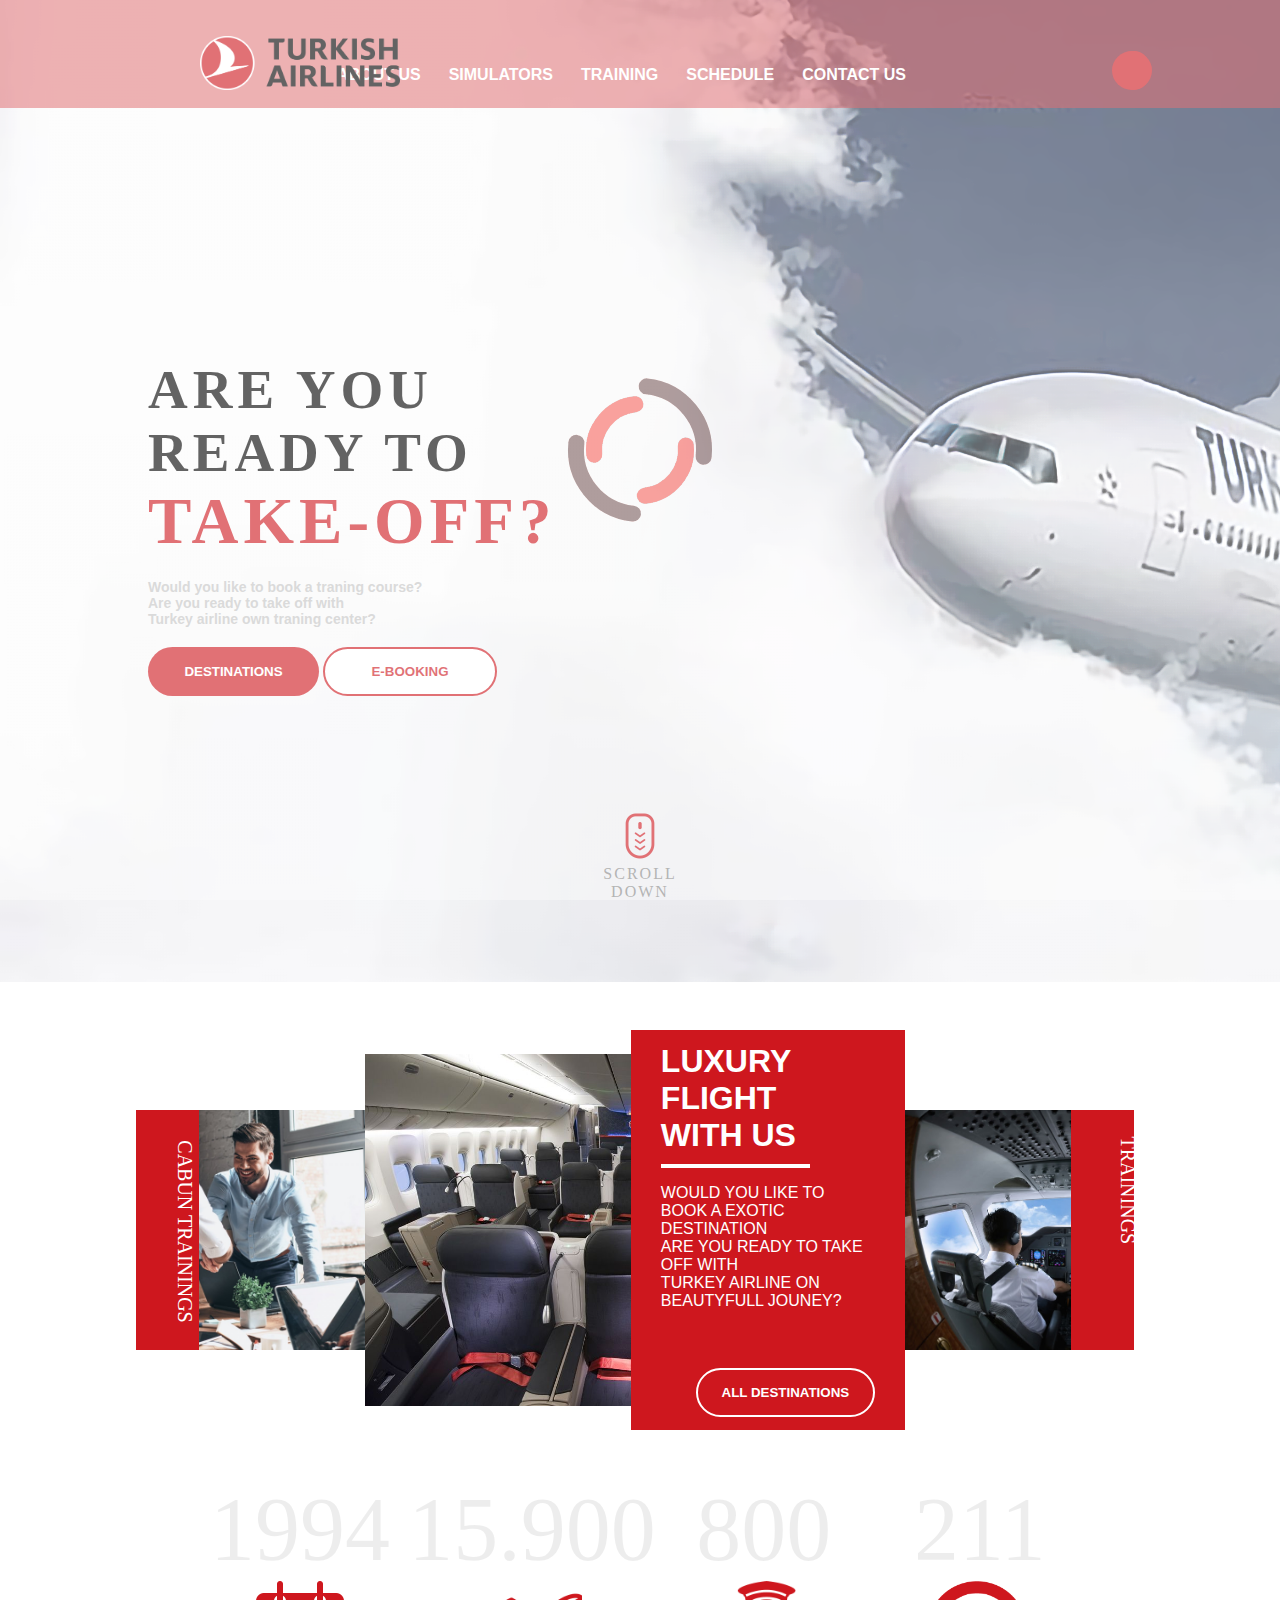
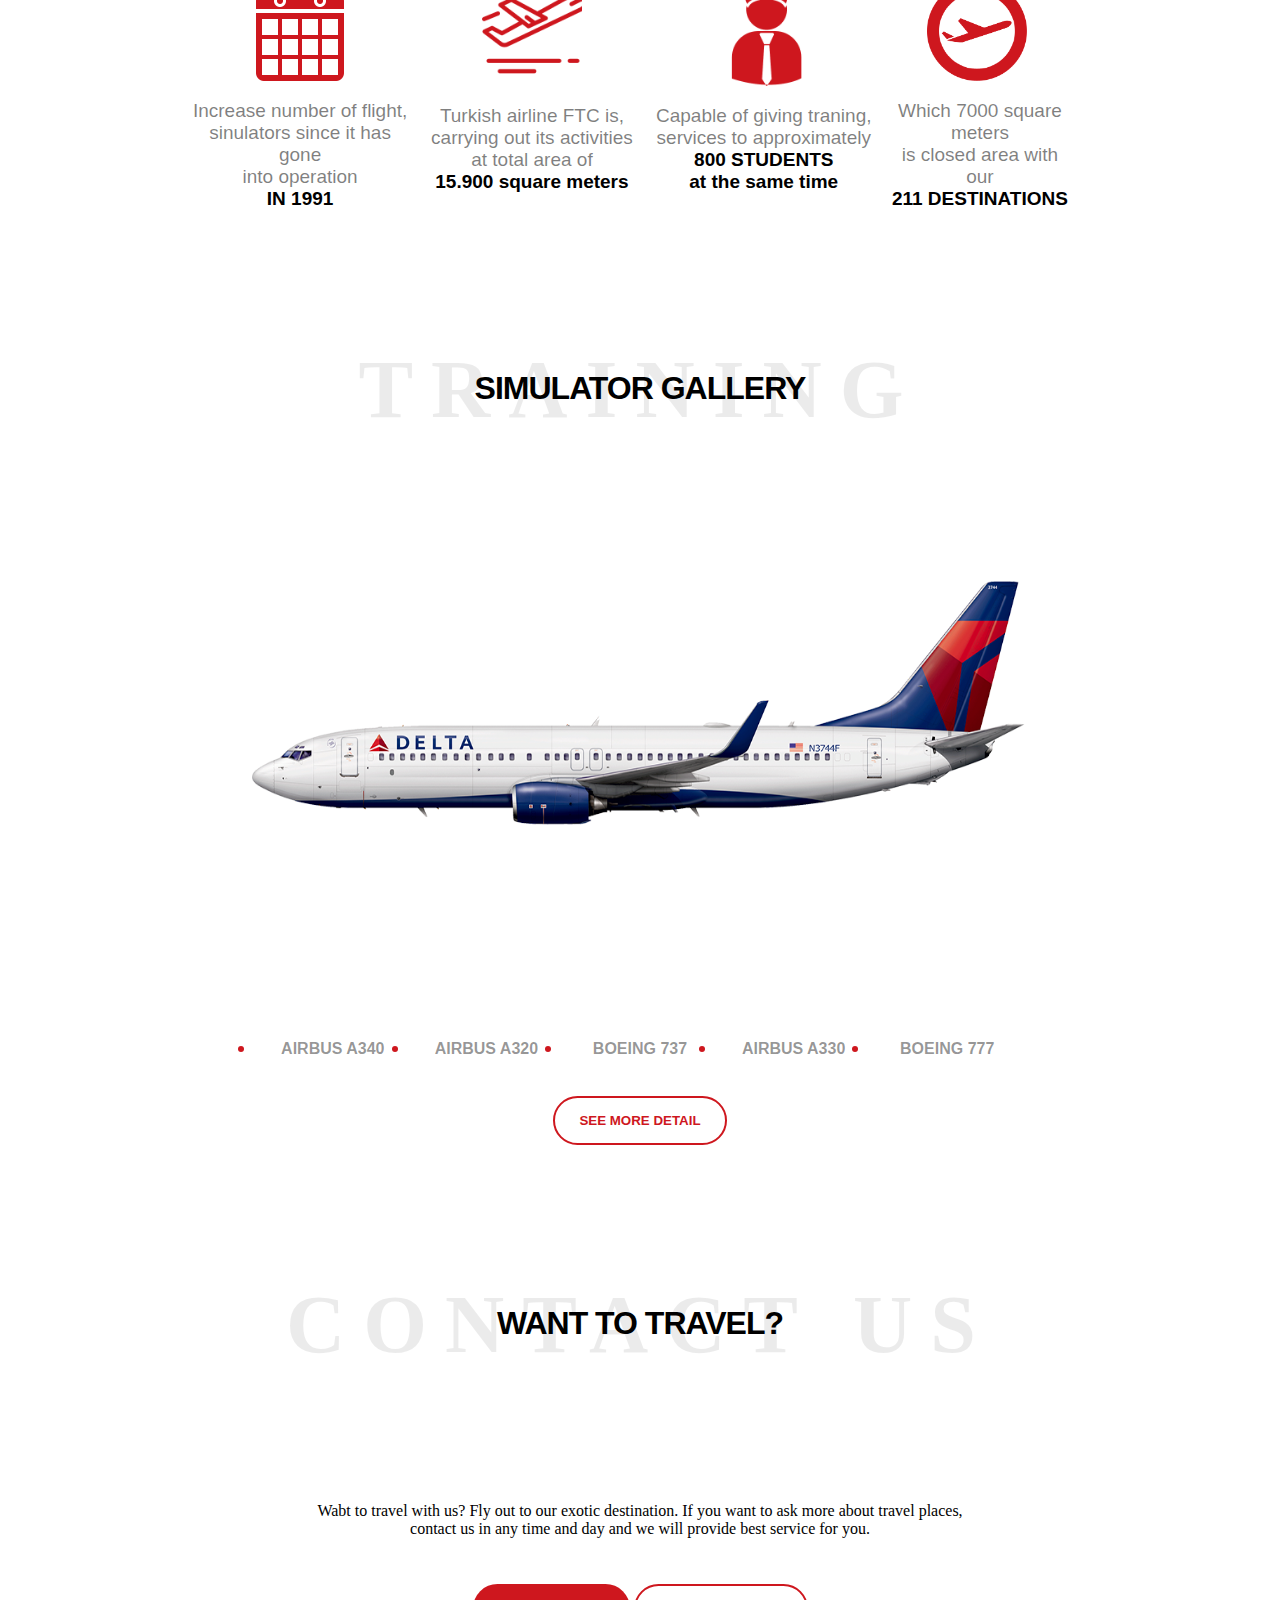
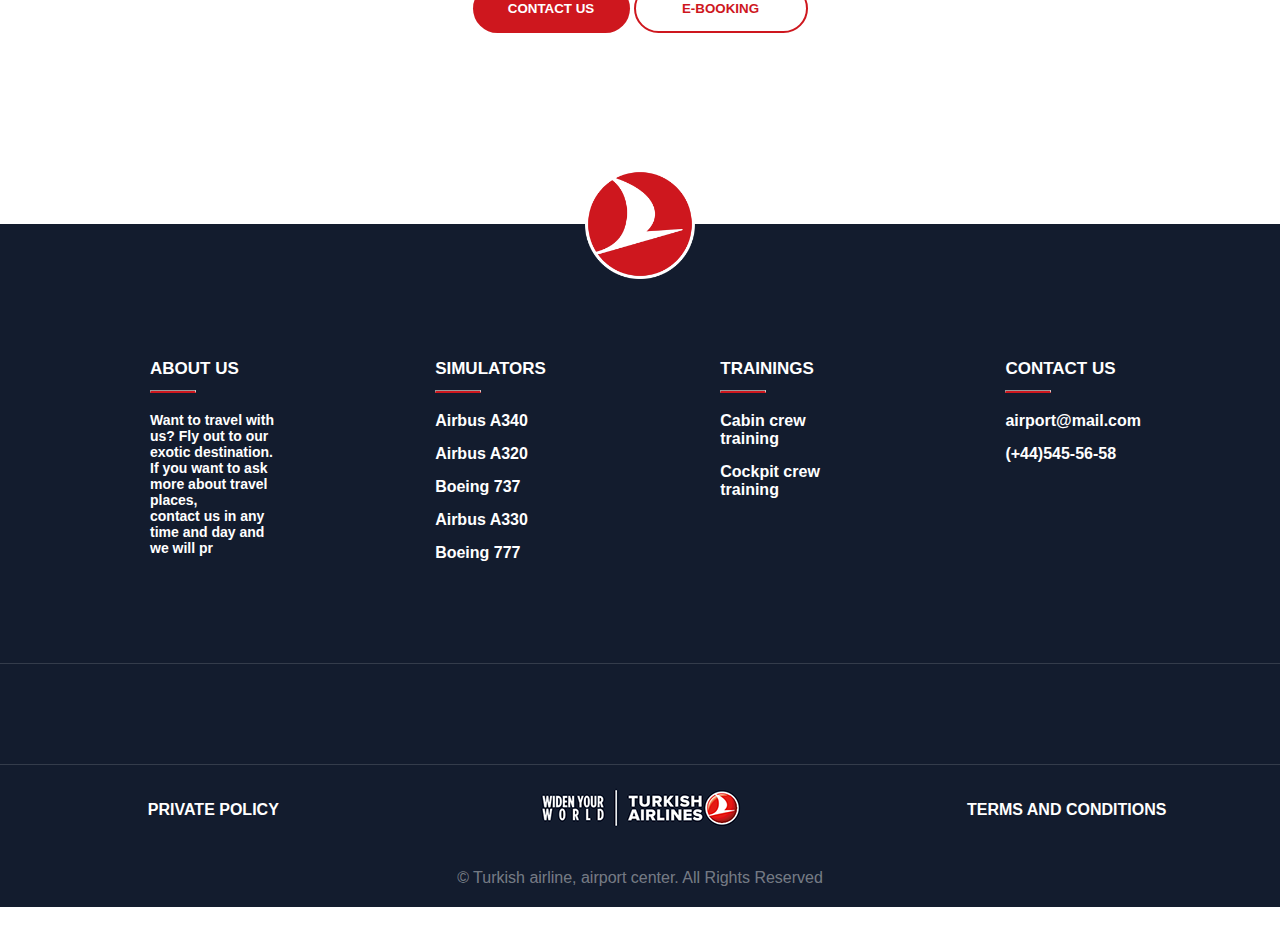
==== index.html @ 02522651 "Update index.html" ====
<!DOCTYPE html>
<html lang="en">
<head>
    <meta charset="UTF-8">
    <meta http-equiv="X-UA-Compatible" content="IE=edge">
    <meta name="viewport" content="width=device-width, initial-scale=1.0">
    <link rel="stylesheet" href="css/main.css"> 
    <link rel="stylesheet" href="css/responsove.css"> 

    <link rel="stylesheet" href="css/responsove.css">

 <script src="//ajax.googleapis.com/ajax/libs/jquery/1.11.0/jquery.min.js"></script>
    


    
  

    <link rel="stylesheet" href="https://pro.fontawesome.com/releases/v5.10.0/css/all.css" integrity="sha384-AYmEC3Yw5cVb3ZcuHtOA93w35dYTsvhLPVnYs9eStHfGJvOvKxVfELGroGkvsg+p" crossorigin="anonymous"/>


    <title>Aerodrom Serbia</title>
</head>
<div class="preloader"></div>

<header class="headers">

<nav>
  


<ul class="menu">
    <div class="logo">
    
    </div>
 
  <li class="menuitem"><a href="about.html" >ABOUT US </a></li>  
  <li class="menuitem"><a href="#simulators" >SIMULATORS</a> </li>    
  <li class="menuitem"> <a href="training.html" >TRAINING </a></li>  
  <li class="menuitem"><a href="schedule.html" >SCHEDULE </a></li>  
  <li class="menuitem"><a href="contact.html"  >CONTACT US</a> </li>  

  

</ul>

<div class="search" id="search_button"><i class="fas fa-search"></i></div>
<div class="searchline">

    <input id="search_term" class="searchinput"></input>

</div>


</nav>


</header>

<body>


 <main>
    <div class="burgermenu">

        <div class="burger1"></div>
        <div  class="burger2"></div>
        <div  class="burger3"></div>
    </div>


<section class="homepage">




<div class="fronttext">
    <div class="letter">
    <h1 class="frontexth2">ARE YOU<br> 
    READY TO<br> 
    <span class="takeof">TAKE-OFF?</span></h1>
</div>

<div><p class="frontletter">Would you like to book a traning course?<br>
 Are you ready to take off with<br>
 Turkey airline own traning center?   
</p></div>
<div class="btnsdiv">

<button class="learnmore"><a class="desc" href="destinations.html" target="_blank">DESTINATIONS</a></button>
<button class="ereg"><a href="book.html" target="_blank">E-BOOKING</a></button>
</div>
</div>

<div class="emptyspace">Empty</div>

<div class="scroll">

<img src="css/img/scroll.png" width="50px"></img>
<p class="scrolldown">SCROLL<br> DOWN</p>
</div>

</section>

<section class="secondsection">

    <div class="img image1"><div class="img1"><span class="cabin">CABUN TRAININGS</span></div></div>
    <div class="img image2"><div class="img2"></div>box2</div></div>
    <div class="img image3">
    
    <div class="fronttext2">
        <div class="letter">
        <h1 class="frontexth22">LUXURY<br> 
        FLIGHT<br> 
        <span class="takeof2">WITH US</span></h1>
    </div>
    <span class="line"></span>
    
    <div><p class="frontletter2">Would you like to book a exotic destination<br>
     Are you ready to take off with<br>
     Turkey airline on beautyfull jouney?   
    </p></div>
    <div class="btnsdiv">
    
    <button class="allsim"><a href="destination.html">ALL DESTINATIONS</a></button>
    </div>
    </div></div></div>
    
    
    <div class="img image4"><div class="img4"></div><span class="cabin2">COCKPIT TRAININGS</span></div></div>
    
    




    </section>


<selection class="achivement">

        <div class="year">
            <span class="headyear">1994</span>
            <div class="imgyear"></div>
        <div class="text">Increase number of flight,<br> sinulators since it has gone<br> into operation<br><span class="numberbold">IN 1991</span> </div>
        </div>

        <div class="year2">
            <span class="headyear2">15.900</span>
            <div class="imgyear2"></div>
            <div class="text">Turkish airline FTC is,<br> carrying out its activities<br> at total area of<br><span class="numberbold">15.900 square meters</span> </div>

        </div>

        <div class="year3">
            <span class="headyear3">800</span>
            <div class="imgyear3"></div>
            <div class="text3">Capable of giving traning,<br> services to approximately<br><span class="numberbold">800 STUDENTS<br> at the same time</span> </div>

        </div>

        <div class="year4">
            
            <span class="headyear4">211</span>
            <div class="imgyear4"></div>
            <div class="text4">Which 7000 square meters<br>is closed area with<br>our <br><span class="numberbold">211 DESTINATIONS</span> </div>

        </div>

</selection>



<selection id="simulators" class="simulators">
<div class="title">
<h1 class="simulatortraining"><span class="behind">TRAINING</span>SIMULATOR GALLERY</h1>
</div>

<div class="gallery">
    
    
    <div class="galleryimage"> 
     
        <img id="current" class="current" src="css/img/boing737.png" width="800px" height="300px"></img>
    
    </div>

  <ul class="gallerylist">
    <li><a class="a340" >AIRBUS A340</a></li>
    <li><a  class="a320" >AIRBUS A320</a></li>
      <li><a   class="a737">BOEING 737</a></li>
      <li><a  class="a330" >AIRBUS A330</a></li>
      <li><a  class="a777" >BOEING 777</a></li>
    
    </ul>  
    

<div class="simbtn"><button class="simbtns">SEE MORE DETAIL</button></div>

</selection>


<section class="travel">


    <div class="title2">
        <h1 class="simulatortraining2"><span class="behind2">CONTACT US</span>WANT TO TRAVEL?</h1>
        </div>

    <div class="textcontact">
Wabt to travel with us? Fly out to our exotic destination. If you want to ask more about travel places,<br> contact us in any time and day and we will provide best service for you. 
    </div>     

<div class="contacbuttons">

    <button class="contactusbtn"><a href="contact.html" target="_blank">CONTACT US</a></button>
    <button class="contactregistation"><a href="book.html" target="_blank">E-BOOKING</a></button>

</div>


</section>



 </main>   


<div class="logofooter">

    <img src="css/img/footerlogo.png" width="110px" height="110px"></img>

</div>

<footer class="bottom">

<div class="about">
<h1 class="footertitle">ABOUT US</h1>
<hr class="devider">
  
<p class="abouttext">Want to travel with us? Fly out to our exotic destination. If you want to ask more about travel places,<br> 
    contact us in any time and day and we will pr</p>

</div>
<div class="simulatorsfooter">
    <h1 class="footertitle">SIMULATORS</h1>
    <hr class="devider">
    <ul class="footermenu">
        <li><a class="a340" >Airbus A340</a></li>
        <li><a  class="a320" >Airbus A320</a></li>
          <li><a   class="a737">Boeing 737</a></li>
          <li><a  class="a330" >Airbus A330</a></li>
          <li><a  class="a777" >Boeing 777</a></li>
        
        </ul> 

</div>

<div class="traninga">
    <h1 class="footertitle">TRAININGS</h1>
    <hr class="devider">
    <ul class="footermenu">
    <li><a  class="cabin" >Cabin crew training</a></li>
    <li><a  class="cockpit" >Cockpit crew training</a></li>
</ul>
</div>
<div class="contact  ">

    <h1 class="footertitle">CONTACT US</h1>
    <hr class="devider">
    <ul class="footermenu">

    <li><a   ><i class="far fa-envelope-open"></i> airport@mail.com</a></li>
          <li><a class="bottomtel"><i class="fas fa-phone-square-alt"></i> (+44)545-56-58</a></li>
          </ul>
</div>


</footer>

<footer class="footersocial">

    <div>
    </div>

<ul class="socialul">

   <li><a><i class="fab fa-facebook-f"></i></a></li> 
   <li><a><i class="fab fa-twitter"></i></a></li> 
   <li><a><i class="fab fa-instagram"></i></a></li> 
   <li><a><i class="fab fa-pinterest-p"></i></a></li> 
</ul>

<div>
</div>

</footer>




<footer class="footerbottom">

    <div class="private">
        PRIVATE POLICY
    </div>

<div class="imgbottom">
    <img src="css/img/imagebottom.png">
</div>

<div class="terms">
   TERMS AND CONDITIONS 
</div>

</footer>



<footer class="copyright">

<p>&copy Turkish airline, airport center. All Rights Reserved</p>

</footer>

 
</body>
<script>


$(document).ready(function(){


$(window).load(function() {
   $('.preloader').fadeOut(1300);
});


});








var current=document.querySelector(".current");



$('.a340').on({
    'click': function(){
      
        $("#current").fadeOut("slow", function() {
            $('#current').attr('src', 'css/img/airbus340.png');
            $("#current").fadeIn("slow");
        });             
    }
});



$('.a320').on({
    'click': function(e){

        $("#current").fadeOut("slow", function() {
            $('#current').attr('src', 'css/img/airbus320.jpg');
            $("#current").fadeIn("slow");
        });             
    }
});
   


$('.a737').on({
    'click': function(e){
      
        $("#current").fadeOut("slow", function() {
            $('#current').attr('src', 'css/img/boing737.png');
            $("#current").fadeIn("slow");
        });             
    }
});



$('.a330').on({
    'click': function(e){
  
        $("#current").fadeOut("slow", function() {
            $('#current').attr('src', 'css/img/airbus330.jpg');
            $("#current").fadeIn("slow");
        });             
    }
});


$('.a777').on({
    'click': function(e){
        e.preventDefault();
        $("#current").fadeOut("slow", function() {
            $('#current').attr('src', 'css/img/boing777.png');
            $("#current").fadeIn("slow");
        });             
    }
});





var search=document.querySelector(".search");
var searchline=document.querySelector(".searchline");


search.addEventListener("click",function(){

    searchline.classList.toggle("closesearch");   



})


var burger=document.querySelector(".burgermenu");
var header=document.querySelector(".headers");
var burger1=document.querySelector(".burger1");
var burger2=document.querySelector(".burger2");
var burger3=document.querySelector(".burger3");
var desc=document.querySelector(".desc");


burger.addEventListener("click",function(){

    header.classList.toggle("openheader");
    burger1.classList.toggle("white");
burger2.classList.toggle("white");
burger3.classList.toggle("white");
desc.classList.toggle("hidedesc");
    
})






</script>

</html>
---- css/main.css ----
* {
  padding: 0;
  margin: 0;
  -webkit-box-sizing: border-box;
          box-sizing: border-box;
  scroll-behavior: smooth;
}

body {
  margin-top: -18px !important;
}

nav {
  display: -webkit-box;
  display: -ms-flexbox;
  display: flex;
  -webkit-box-orient: vertical;
  -webkit-box-direction: normal;
      -ms-flex-direction: column;
          flex-direction: column;
}

header {
  background: #c0c0c000;
  position: absolute;
  width: 100%;
  z-index: 2;
}

header ul.menu {
  position: relative;
  margin: 70px 360px 10px 0px;
  display: -webkit-box;
  display: -ms-flexbox;
  display: flex;
  list-style: none;
  -webkit-box-pack: end;
      -ms-flex-pack: end;
          justify-content: flex-end;
  -webkit-box-orient: horizontal;
  -webkit-box-direction: normal;
      -ms-flex-direction: row;
          flex-direction: row;
  -ms-flex-wrap: wrap;
      flex-wrap: wrap;
}

header ul.menu li.menuitem {
  padding: 14px;
}

header ul.menu li.menuitem a {
  text-decoration: none;
  color: #fff;
  font-weight: 700;
  font-family: sans-serif;
}

.logo {
  position: absolute;
  background: url(img/logo.png);
  width: 200px;
  height: 60px;
  background-repeat: no-repeat;
  background-size: contain;
  left: 200px;
  bottom: 2px;
}

/* start of body */
.homepage {
  display: -ms-grid;
  display: grid;
  background: url(img/airplane.png);
  height: 1000px;
  width: 100%;
  position: relative;
  -ms-grid-columns: 1fr 1fr 1fr 1fr;
      grid-template-columns: 1fr 1fr 1fr 1fr;
      grid-template-areas: "f f e e"
 "s s s s";
}

.homepage div {
  padding: 10px;
  width: 100%;
}

.fronttext {
  position: relative;
  text-align: center;
  -ms-flex-item-align: center;
      -ms-grid-row-align: center;
      align-self: center;
  -ms-grid-row: 1;
  -ms-grid-column: 1;
  -ms-grid-column-span: 2;
  grid-area: f;
  width: 50%;
  text-align: left;
  float: left;
  left: 20%;
  top: 200px;
}

.fronttext h1.frontexth2 {
  font-size: 55px;
  font-family: fantasy;
  letter-spacing: 5px;
}

.fronttext h1.frontexth2 span.takeof {
  font-size: 65px;
  color: #ce171e;
  font-weight: 900;
}

.emptyspace {
  text-align: center;
  -ms-flex-item-align: center;
      -ms-grid-row-align: center;
      align-self: center;
  -ms-grid-row: 1;
  -ms-grid-column: 3;
  -ms-grid-column-span: 2;
  grid-area: e;
  width: 50%;
}

.scroll {
  text-align: center;
  -ms-flex-item-align: center;
      -ms-grid-row-align: center;
      align-self: center;
  -ms-grid-row: 2;
  -ms-grid-column: 1;
  -ms-grid-column-span: 4;
  grid-area: s;
  width: 100%;
}

button.ereg a {
  color: #ce171e;
  text-decoration: none;
}

button.contactregistation a {
  color: #ce171e;
  text-decoration: none;
}

button.learnmore {
  width: 171px;
  background: #ce171e;
  color: #fff;
  border: 0px;
  border-radius: 30px;
  padding: 17px;
  font-weight: 800;
}

button.learnmore a {
  color: #fff;
  text-decoration: none;
}

button.ereg {
  width: 174px;
  background: #fff;
  color: #ce171e;
  border: 2px solid #ce171e;
  border-radius: 30px;
  padding: 15px;
  font-weight: 800;
}

p.frontletter {
  font-weight: 800;
  color: #c3c3c3;
  font-family: sans-serif;
  font-size: 14px;
}

.scroll {
  top: 130px;
  position: absolute;
}

.scroll .scrolldown {
  font-family: fantasy;
  letter-spacing: 2px;
  color: #858585;
}

.emptyspace {
  color: #0000;
}

/* START SECOND DIV */
.secondsection {
  padding: 48px;
  display: -webkit-box;
  display: -ms-flexbox;
  display: flex;
  position: relative;
  width: 100%;
  height: 100%;
  -webkit-box-orient: horizontal;
  -webkit-box-direction: normal;
      -ms-flex-direction: row;
          flex-direction: row;
  -ms-flex-wrap: wrap;
      flex-wrap: wrap;
}

.secondsection div {
  padding: 10px;
  -webkit-box-flex: 1;
      -ms-flex: 1;
          flex: 1;
}

.img.image1 {
  position: relative;
  display: -webkit-box;
  display: -ms-flexbox;
  display: flex;
  -webkit-box-orient: horizontal;
  -webkit-box-direction: reverse;
      -ms-flex-direction: row-reverse;
          flex-direction: row-reverse;
  height: 400px;
  -webkit-box-pack: start;
      -ms-flex-pack: start;
          justify-content: flex-start;
  -webkit-box-align: center;
      -ms-flex-align: center;
          align-items: center;
}

.img1 {
  border-left: 63px solid #ce171e;
  position: absolute;
  background: url(img/meeting.jpg) center top;
  background-size: cover;
  width: 70%;
  height: 60%;
}

.img.image2 {
  -webkit-box-flex: 0.8;
      -ms-flex-positive: 0.8;
          flex-grow: 0.8;
  position: relative;
  display: -webkit-box;
  display: -ms-flexbox;
  display: flex;
  -webkit-box-orient: horizontal;
  -webkit-box-direction: reverse;
      -ms-flex-direction: row-reverse;
          flex-direction: row-reverse;
  height: 400px;
  -webkit-box-pack: start;
      -ms-flex-pack: start;
          justify-content: flex-start;
  -webkit-box-align: center;
      -ms-flex-align: center;
          align-items: center;
}

.img2 {
  position: absolute;
  background: url(img/cabins.jpg);
  background-size: cover;
  width: 100%;
  height: 88%;
}

.img.image3 {
  -webkit-box-flex: 0.6;
      -ms-flex-positive: 0.6;
          flex-grow: 0.6;
  margin-left: -10px;
  background: #ce171e;
  position: relative;
  display: -webkit-box;
  display: -ms-flexbox;
  display: flex;
  -webkit-box-orient: horizontal;
  -webkit-box-direction: reverse;
      -ms-flex-direction: row-reverse;
          flex-direction: row-reverse;
  height: 400px;
  -webkit-box-pack: start;
      -ms-flex-pack: start;
          justify-content: flex-start;
  -webkit-box-align: center;
      -ms-flex-align: center;
          align-items: center;
}

.img.image4 {
  position: relative;
  display: -webkit-box;
  display: -ms-flexbox;
  display: flex;
  -webkit-box-orient: horizontal;
  -webkit-box-direction: normal;
      -ms-flex-direction: row;
          flex-direction: row;
  height: 400px;
  -webkit-box-pack: start;
      -ms-flex-pack: start;
          justify-content: flex-start;
  -webkit-box-align: center;
      -ms-flex-align: center;
          align-items: center;
}

.img4 {
  margin-left: -10px;
  border-right: 63px solid #ce171e;
  position: absolute;
  background: url(img/airplanecabin.jpg);
  background-size: cover;
  width: 70%;
  height: 60%;
}

span.cabin {
  position: absolute;
  -webkit-transform: rotate(90deg);
          transform: rotate(90deg);
  margin-top: 100px;
  font-size: 20px;
  color: #fff;
  margin-left: -116px;
  font-family: fantasy;
}

span.cabin2 {
  position: absolute;
  -webkit-transform: rotate(90deg);
  transform: rotate(90deg);
  margin-top: 0px;
  font-size: 20px;
  color: #fff;
  margin-left: 252px;
  font-family: fantasy;
}

button.allsim a {
  color: #fff;
  text-decoration: none;
}

h1.frontexth22 {
  font-family: sans-serif;
  color: #fff;
  font-weight: 600;
}

p.frontletter2 {
  font-family: sans-serif;
  margin-top: 10px;
  color: #fff;
  font-size: 16px;
  text-transform: uppercase;
}

button.allsim {
  width: 179px;
  background: #fff0;
  color: #ffffff;
  border: 2px solid #ffffff;
  border-radius: 30px;
  padding: 15px;
  font-weight: 800;
  margin: 38px 0px 0px 35px;
}

.line {
  position: absolute;
  left: 30px;
  width: 149px;
  height: 4px;
  background: #fff;
}

/* START OF ACHIVEMENT DIV*/
.achivement {
  text-align: center;
  display: -webkit-box;
  display: -ms-flexbox;
  display: flex;
  -webkit-box-orient: horizontal;
  -webkit-box-direction: normal;
      -ms-flex-direction: row;
          flex-direction: row;
  margin: 0 auto;
  width: 70%;
  -ms-flex-wrap: wrap;
      flex-wrap: wrap;
}

.achivement div {
  -webkit-box-flex: 1;
      -ms-flex: 1 1 100px;
          flex: 1 1 100px;
  padding: 20px;
}

.imgyear {
  background: url(img/calendar.png);
  width: 100px;
  height: 100px;
  background-size: cover;
}

.year {
  display: -webkit-box;
  display: -ms-flexbox;
  display: flex;
  -webkit-box-orient: vertical;
  -webkit-box-direction: normal;
      -ms-flex-direction: column;
          flex-direction: column;
  -webkit-box-align: center;
      -ms-flex-align: center;
          align-items: center;
}

span.numberbold {
  font-weight: 800;
  color: #000;
}

span.headyear {
  font-size: 90px;
  font-family: fantasy;
  color: #00000012;
}

.text {
  font-family: sans-serif;
  margin-top: 19px;
  font-size: 19px;
  color: #00000080;
}

.imgyear2 {
  background: url(img/departure.png);
  width: 100px;
  height: 100px;
  background-size: cover;
}

.year2 {
  display: -webkit-box;
  display: -ms-flexbox;
  display: flex;
  -webkit-box-orient: vertical;
  -webkit-box-direction: normal;
      -ms-flex-direction: column;
          flex-direction: column;
  -webkit-box-align: center;
      -ms-flex-align: center;
          align-items: center;
}

span.numberbold2 {
  font-weight: 800;
  color: #000;
}

span.headyear2 {
  font-size: 90px;
  font-family: fantasy;
  color: #00000012;
}

.text2 {
  font-family: sans-serif;
  margin-top: 19px;
  font-size: 19px;
  color: #00000080;
}

.imgyear3 {
  background: url(img/student.png);
  width: 100px;
  height: 100px;
  background-size: cover;
}

.year3 {
  display: -webkit-box;
  display: -ms-flexbox;
  display: flex;
  -webkit-box-orient: vertical;
  -webkit-box-direction: normal;
      -ms-flex-direction: column;
          flex-direction: column;
  -webkit-box-align: center;
      -ms-flex-align: center;
          align-items: center;
}

span.numberbold3 {
  font-weight: 800;
  color: #000;
}

span.headyear3 {
  font-size: 90px;
  font-family: fantasy;
  color: #00000012;
}

.text3 {
  font-family: sans-serif;
  margin-top: 19px;
  font-size: 19px;
  color: #00000080;
}

.imgyear4 {
  background: url(img/sim.png);
  width: 105px;
  height: 100px;
  background-size: contain;
  background-repeat: no-repeat;
}

.year4 {
  display: -webkit-box;
  display: -ms-flexbox;
  display: flex;
  -webkit-box-orient: vertical;
  -webkit-box-direction: normal;
      -ms-flex-direction: column;
          flex-direction: column;
  -webkit-box-align: center;
      -ms-flex-align: center;
          align-items: center;
}

span.numberbold4 {
  font-weight: 800;
  color: #000;
}

span.headyear4 {
  font-size: 90px;
  font-family: fantasy;
  color: #00000012;
}

.text4 {
  font-family: sans-serif;
  margin-top: 19px;
  font-size: 19px;
  color: #00000080;
}

/* start of SIMULATIOR DIV */
.simulators {
  display: -webkit-box;
  display: -ms-flexbox;
  display: flex;
  -webkit-box-orient: vertical;
  -webkit-box-direction: normal;
      -ms-flex-direction: column;
          flex-direction: column;
}

.simulators .title {
  text-align: center;
  padding: 160px;
}

.simulators h1.simulatortraining {
  font-family: sans-serif;
  display: -webkit-box;
  display: -ms-flexbox;
  display: flex;
  -webkit-box-pack: center;
  -ms-flex-pack: center;
      justify-content: center;
  -webkit-box-align: center;
  -ms-flex-align: center;
      align-items: center;
  -webkit-box-orient: vertical;
  -webkit-box-direction: normal;
  -ms-flex-direction: column;
      flex-direction: column;
  letter-spacing: -1px;
  font-weight: 900;
}

.simulators span.behind {
  margin-top: 2px;
  position: absolute;
  font-size: 82px;
  font-family: fantasy;
  letter-spacing: 18px;
  color: #00000014;
}

ul.gallerylist {
  display: -ms-grid;
  display: grid;
  -ms-grid-columns: 1fr 1fr 1fr 1fr 1fr;
      grid-template-columns: 1fr 1fr 1fr 1fr 1fr;
  width: 60%;
  margin: 0 auto;
}

ul.gallerylist li {
  color: #0000006b;
  text-align: center;
  font-family: sans-serif;
  font-weight: 700;
  -webkit-transition: 400ms ease-in;
  transition: 400ms ease-in;
  -webkit-transform: scale(1);
          transform: scale(1);
}

ul.gallerylist li:hover {
  -webkit-transform: scale(1.1);
          transform: scale(1.1);
  color: #000;
}

::marker {
  color: #ce171e;
  font-size: 19px;
}

.simbtn {
  display: -webkit-box;
  display: -ms-flexbox;
  display: flex;
  -webkit-box-orient: horizontal;
  -webkit-box-direction: normal;
      -ms-flex-direction: row;
          flex-direction: row;
  -webkit-box-pack: center;
      -ms-flex-pack: center;
          justify-content: center;
}

button.simbtns {
  width: 174px;
  background: #fff0;
  color: #ce171e;
  border: 2px solid #ce171e;
  border-radius: 30px;
  padding: 15px;
  font-weight: 800;
  margin: 38px 0px 0px 0px;
}

.galleryimage {
  display: -webkit-box;
  display: -ms-flexbox;
  display: flex;
  -webkit-box-pack: center;
      -ms-flex-pack: center;
          justify-content: center;
  margin-bottom: 170px;
}

a.a340:hover {
  cursor: pointer;
}

a.a320:hover {
  cursor: pointer;
}

a.a737:hover {
  cursor: pointer;
}

a.a330:hover {
  cursor: pointer;
}

a.a777:hover {
  cursor: pointer;
}

.travel {
  display: -webkit-box;
  display: -ms-flexbox;
  display: flex;
  -webkit-box-orient: vertical;
  -webkit-box-direction: normal;
      -ms-flex-direction: column;
          flex-direction: column;
}

.travel .title2 {
  text-align: center;
  padding: 160px;
}

.travel h1.simulatortraining2 {
  font-size: 32px;
  font-family: sans-serif;
  display: -webkit-box;
  display: -ms-flexbox;
  display: flex;
  -webkit-box-pack: center;
  -ms-flex-pack: center;
      justify-content: center;
  -webkit-box-align: center;
  -ms-flex-align: center;
      align-items: center;
  -webkit-box-orient: vertical;
  -webkit-box-direction: normal;
  -ms-flex-direction: column;
      flex-direction: column;
  letter-spacing: -1px;
  font-weight: 900;
}

.travel span.behind2 {
  margin-top: 2px;
  position: absolute;
  font-size: 82px;
  font-family: fantasy;
  letter-spacing: 18px;
  color: #00000014;
}

.textcontact {
  display: -webkit-box;
  -webkit-box-orient: horizontal;
  -webkit-box-direction: normal;
      -ms-flex-direction: row;
          flex-direction: row;
  -webkit-box-pack: center;
      -ms-flex-pack: center;
          justify-content: center;
  text-align: center;
}

button.contactusbtn {
  width: 157px;
  background: #ce171e;
  color: #fff;
  border: 0px;
  border-radius: 30px;
  padding: 17px;
  font-weight: 800;
  margin-right: 4px;
}

button.contactusbtn a {
  color: #fff;
  text-decoration: none;
}

button.contactregistation {
  width: 174px;
  background: #fff;
  color: #ce171e;
  border: 2px solid #ce171e;
  border-radius: 30px;
  padding: 15px;
  font-weight: 800;
}

.contacbuttons {
  margin-bottom: 90px;
  padding: 46px;
  display: -webkit-box;
  display: -ms-flexbox;
  display: flex;
  -webkit-box-pack: center;
      -ms-flex-pack: center;
          justify-content: center;
}

/* Start of footer */
footer.bottom {
  background: #31405f;
  height: 200px;
  width: 100%;
}

.logofooter {
  display: -webkit-box;
  display: -ms-flexbox;
  display: flex;
  -webkit-box-pack: center;
      -ms-flex-pack: center;
          justify-content: center;
  background: -webkit-gradient(linear, left top, left bottom, color-stop(50%, #fff), color-stop(50%, #131c2e));
  background: linear-gradient(180deg, #fff 50%, #131c2e 50%);
}

footer.bottom {
  color: #fff;
  -webkit-box-pack: center;
      -ms-flex-pack: center;
          justify-content: center;
  display: -webkit-box;
  display: -ms-flexbox;
  display: flex;
  background: #131c2e;
  height: 100%;
  width: 100%;
  -webkit-box-orient: horizontal;
  -webkit-box-direction: normal;
      -ms-flex-direction: row;
          flex-direction: row;
  font-family: sans-serif;
  font-weight: 700;
  padding: 0 0 101px 0px;
}

footer.bottom div {
  -webkit-box-flex: 1;
      -ms-flex: 1;
          flex: 1;
  padding: 80px 0 0 150px;
}

h1.footertitle {
  font-size: 17px;
}

ul.footermenu {
  list-style: none;
}

ul.footermenu li {
  text-align: left;
  padding: 15px 0px 0px 0px;
}

ul.traninga li {
  margin: 14px;
}

.abouttext {
  font-size: 14px;
  text-align: left;
  margin: 15px 0px 0px 0px;
}

.traninga {
  list-style: none;
}

hr.devider {
  width: 46px;
  text-align: center;
  -webkit-box-pack: center;
      -ms-flex-pack: center;
          justify-content: center;
  -webkit-box-align: center;
      -ms-flex-align: center;
          align-items: center;
  display: inline-block;
  line-height: 1.4;
  border-bottom: 2px solid #ce171e;
}

footer.footersocial {
  border-top: 1px solid #ffffff24;
  background: #131c2e;
  display: -ms-grid;
  display: grid;
  -ms-grid-columns: 1fr 1fr 1fr;
      grid-template-columns: 1fr 1fr 1fr;
}

i.fab.fa-facebook-f {
  color: #fff;
  font-size: 31px;
}

i.fab.fa-twitter {
  color: #fff;
  font-size: 31px;
}

i.fab.fa-instagram {
  color: #fff;
  font-size: 31px;
}

i.fab.fa-pinterest-p {
  color: #fff;
  font-size: 31px;
}

ul.socialul {
  list-style: none;
  display: -webkit-box;
  display: -ms-flexbox;
  display: flex;
  -webkit-box-orient: horizontal;
  -webkit-box-direction: normal;
      -ms-flex-direction: row;
          flex-direction: row;
}

ul.socialul li {
  padding: 40px;
}

footer.footerbottom ul {
  padding: 10px 0 10px 100px;
}

footer.footerbottom {
  border-top: 1px solid #ffffff24;
  background: #131c2e;
  display: -ms-grid;
  display: grid;
  -ms-grid-columns: 1fr 1fr 1fr;
      grid-template-columns: 1fr 1fr 1fr;
}

footer.footerbottom div {
  padding: 17px 0px 11px 0px;
}

footer.footersocial ul {
  padding: 10px 0 10px 100px;
}

.private {
  text-align: center;
  -ms-flex-item-align: center;
      -ms-grid-row-align: center;
      align-self: center;
  -webkit-box-pack: center;
      -ms-flex-pack: center;
          justify-content: center;
  color: #fff;
  font-family: sans-serif;
  font-weight: 700;
}

.terms {
  text-align: center;
  -ms-flex-item-align: center;
      -ms-grid-row-align: center;
      align-self: center;
  -webkit-box-pack: center;
      -ms-flex-pack: center;
          justify-content: center;
  color: #fff;
  font-family: sans-serif;
  font-weight: 700;
}

.imgbottom {
  text-align: center;
  -ms-flex-item-align: center;
      -ms-grid-row-align: center;
      align-self: center;
  -webkit-box-pack: center;
      -ms-flex-pack: center;
          justify-content: center;
}

footer.copyright {
  padding: 20px 0 20px 0px;
  background: #131c2e;
  display: -webkit-box;
  display: -ms-flexbox;
  display: flex;
  color: #ffffff6e;
  font-family: sans-serif;
  -webkit-box-align: center;
      -ms-flex-align: center;
          align-items: center;
  -webkit-box-pack: center;
      -ms-flex-pack: center;
          justify-content: center;
}

.search {
  z-index: 1;
  top: 69px;
  background: #ce171e;
  width: 40px;
  height: 39px;
  border-radius: 50%;
  text-align: center;
  line-height: 44px;
  color: #fff;
  right: 128px;
  position: absolute;
}

.search:hover {
  cursor: pointer;
}

.searchline {
  overflow: hidden;
  top: 69px;
  position: absolute;
  background: #ce171e;
  width: 30px;
  height: 39px;
  border-radius: 51px;
  right: 131px;
  /*z-index: -1;*/
  -webkit-transition: 300ms ease-in;
  transition: 300ms ease-in;
}

.closesearch {
  width: 150px;
}

textarea:focus, input:focus {
  outline: none;
}

input.searchinput {
  position: absolute;
  /*z-index: 9999;*/
  left: 14px;
  top: 15px;
  width: 100px;
  border-bottom: 1px solid #fff !important;
  background: #0000;
  border: 1px solid #0000;
  color: #fff;
}

.highlight {
  background: #ce171e;
  color: #fff;
  padding: 1px;
}


.preloaderairplane {
  opacity: 0;
  position: absolute;
  top: 0;
  left: 0;
  width: 100%;
  height: 100%;
  z-index: 9999;
  background-image: url("img/loader.gif");
  background-repeat: no-repeat;
  background-color: #FFF;
  background-position: center;
}

.preloader {
  position: absolute;
  top: 0;
  left: 0;
  width: 100%;
  height: 100%;
  z-index: 9999;
  background-image: url("img/loader.gif");
  background-repeat: no-repeat;
  background-color: #FFF;
  background-position: center;
}

  a.bottomtel {
    color: #fff;
    text-decoration: none;
}


.desc{

opacity:1;
  transition:500ms ease-in;
}

.hidedesc{
opacity:0;
}
---- css/responsove.css ----
* {
  padding: 0;
  margin: 0;
  -webkit-box-sizing: border-box;
          box-sizing: border-box;
  scroll-behavior: smooth;
}

body {
  margin-top: -18px !important;
}

.fab {
  font-family: "Font Awesome 5 Brands" !important;
}

@media screen and (max-width: 1366px) {
  header {
    background: #ce171e8c;
  }
  span.cabin2 {
    margin-left: 130px;
  }
  .achivement div {
    padding: 0px;
  }
  footer.bottom {
    padding: 0px 139px 101px 0px;
  }
  footer.footersocial ul {
    padding: 10px 0 10px 0px;
  }
}

@media screen and (max-width: 1024px) {
  span.cabin2 {
    margin-left: 45px;
  }
  footer.bottom div {
    margin: 0 0 0px -93px;
  }
  footer.bottom {
    padding: 0px 8px 94px 0px;
  }
  ul.gallerylist {
    list-style: none;
  }
  .achivement {
    -webkit-box-orient: vertical;
    -webkit-box-direction: normal;
        -ms-flex-direction: column;
            flex-direction: column;
  }
  .imgyear4 {
    background-size: contain;
    background-repeat: no-repeat;
  }
  header {
    opacity: 0;
    background: #ce171e;
    position: absolute;
    width: 0%;
    z-index: 2;
    height: 100%;
    -webkit-transition: 400ms ease-in;
    transition: 400ms ease-in;
  }
  .openheader {
    opacity: 1;
    width: 100%;
  }
  header ul.menu li.menuitem a {
    text-decoration: none;
    color: #fff;
  }
  header ul.menu {
    position: absolute;
    top: 190px;
    left: 440px;
    -webkit-box-orient: vertical;
    -webkit-box-direction: normal;
        -ms-flex-direction: column;
            flex-direction: column;
  }
  .logo {
    left: -50px;
    bottom: 269px;
  }
  .burgermenu {
    opacity: 1;
    right: 10px;
    background: #0000;
    width: 30px;
    height: 30px;
    z-index: 9999999999;
    position: absolute;
    display: -webkit-box;
    display: -ms-flexbox;
    display: flex;
    -webkit-box-orient: vertical;
    -webkit-box-direction: normal;
        -ms-flex-direction: column;
            flex-direction: column;
    top: 4px;
  }
  .burger1 {
    background: #fff;
    height: 4px;
    width: 30px;
  }
  .burger2 {
    background: #fff;
    height: 4px;
    width: 30px;
  }
  .burger3 {
    background: #fff;
    height: 4px;
    width: 30px;
  }
  .burgermenu div {
    margin: 3px;
  }
  
  
}

@media only screen and (min-width: 375px) and (max-width: 767px) {
 
  
 
  
    * {
 
        font-family: sans-serif!important;
    }

    .homepage {

        background:#fff;
    }

    .fronttext h1.frontexth2 {
        font-family: sans-serif;
        font-size: 35px;
        letter-spacing: 0px;
    }

    .fronttext h1.frontexth2 span.takeof {
        font-size: 35px;
        font-family: sans-serif;
    }

   
    .homepage div {
        padding: 10px;
        width: 100%;
    }
    .fronttext {
        width: 275px!important;
        margin-top: -318px;
    }

    .simulators span.behind {
   
      display:none;
       
    }

    h1.simulatortraining {
        font-size: 25px;}



        .simulators span.behind2 {
          
      display:none;
           
        }
    
        h1.simulatortraining2 {
            font-size: 25px;}

            button.contactusbtn {
    
                padding: 10px;
            }
            img.current {
                width: 367px;
                height: 199px;
            }

            .galleryimage {
                
                margin-bottom: 37px;
            }

            ul.gallerylist {
                display: block;}

                ul.gallerylist li {
                    margin: 11px;
                }

                footer.bottom {
             
                    flex-direction: column;}

                    ul.socialul li {
                        padding: 27px;
                    }
                    footer.footerbottom {
              
                        grid-template-columns: 1fr;}

                        .secondsection div {
                            padding: 10px;
                    
                            flex: -1;
                        }
                        .img.image2 {
               
                            display: none;
                        }

                        .img.image1 {
                    
                            display: -webkit-box;
                        }
                        .img1 {
            
                            width: 82%;
                        }
                        .img4 {
                            margin-left: 0px;
                            width: 82%;
                        }
                        span.cabin {
                 
                            font-size: 17px;
                        
                        }
                        span.cabin2 {
                            margin-left: 117px;
                            font-size: 17px;
                        }
                        .travel .title2 {
                            text-align: center;
                            padding: 107px;
                        }
                        button.learnmore {

                          margin:3px; 
                        }
                        button.ereg {

                            margin:3px; 
                          }

                          .achivement {
                        
                            display: flex!important;
                        }

                        .burgermenu {
                            opacity: 1;
                            right: 62px;}


                            .burger1 {
                                background: #ce171e;
                                height: 4px;
                                width: 30px;
                            }
                            .burger2 {
                                background: #ce171e;
                                height: 4px;
                                width: 30px;
                            }
                            .burger3 {
                                background: #ce171e;
                                height: 4px;
                                width: 30px;
                            }
                            .white{
                                background: #fff!important;
                                
                                            }

                            header ul.menu {
                         
                             top: 137px;
                             left: 114px;}

                             img.airplaneimg {
                                display: none;}


                                section.aboutbottom {
                              
                                    flex-direction: column;
                                }

                               .contactform span.behindcontactform {
                        display:none; } 
  
                                .contacformbuttons {
                                   
                                        width: 100%;}
  
  
  i.fas.fa-search {
    font-family: 'Font Awesome 5 Pro'!important;
}
 
 .secondsection {
   margin-top: -192px;} 
  
 .scroll {
   top: 87px;} 
  
 i.fas.fa-phone-volume {
    font-size: 39px;
    margin: 10px 0 0 0;
   font-family: 'Font Awesome 5 Pro'!important;} 
  
 i.fas.fa-globe-europe {
    font-size: 39px;
    margin: 10px 0 0 0;
      font-family: 'Font Awesome 5 Pro'!important;
} 
 
 i.fas.fa-map-marker-alt {
    font-size: 39px;
    margin: 10px 0 0 0;
      font-family: 'Font Awesome 5 Pro'!important;
} 
  
.training span.behindtraining {
  
      display:none;
  }  
  
 .texttraining {
   margin: -85px 6px 64px 0px;} 
  
 .trainingbuttons div {
    padding: 32px;
} 
  
 .trainigimg {
   display: none;}
   
  .trainingbuttons {
    grid-template-columns: 1fr;
  }
  
  
   .trainigimg2 {
     display: none;}
  
 p.world {
   font-size: 18px;
  color: #fff!important;}
  
 p.world a{
  color: #fff!important;
  text-decoration: none;
  } 
  
  a.bottomtel {
    color: #fff;
    text-decoration: none;
}
  
 
 i.far.fa-envelope-open {
    font-family: 'Font Awesome 5 Pro'!important;
}
  
 i.fas.fa-phone-square-alt {
    font-family: 'Font Awesome 5 Pro'!important;
}
 
  
 .schedule span.behindschedule {
    
      display:none;
  } 
  
  
  
 table {
   font-size: 6.4px; 
  }
  
  
 .contacformbuttons {
    padding: 31px;
   flex-direction: column;
  } 
  
 input.name {
   width: 320px;}
  
 input.surname {
   width: 320px;
       margin-top: 20px;
  } 
  
textarea.message {
   width: 320px;
  } 
 
button.submit {
    width: 157px;
    padding: 17px;
  margin-top: 20px;
  }  
  
 
 select {
   width: 320px;
  } 

  
 .booking {
   margin-top: -146px;
padding: 0px;
    flex-direction: column;
  } 
  
 .imgdestination {
   display: none;
  } 
  
 form.bookform input {
    width: 281px;
}
  
 p.cardstext {
    border-top: 2px solid #ffffff;
    margin: 19px;
}
 
/*input[type=date]{

    width: 100%;;
    background: #ce171e;
    color: #fff;
    border: 0px;
    border-radius: 30px;
    padding: 17px;
    font-weight: 800;
    margin-right: 4px;

}

input.datedeparture {
    width: 100%;;
    background: #ce171e;
    color: #fff;
    border: 0px;
    border-radius: 30px;
    padding: 17px;
    font-weight: 800;
    margin-right: 4px;
}

input.datearrived {
    width:  100%;
    background: #ce171e;
    color: #fff;
    border: 0px;
    border-radius: 30px;
    padding: 17px;
    font-weight: 800;
    margin-right: 4px;
}*/
 
 label {
   display:block;
    color: #ce171e;
    font-style: italic;
    text-align: left;
}
  
  
  header {
    height: 106%;}
 
  
    button.learnmore a {
    position: relative;
    z-index: 9;
}
  
  
}

@media screen and (max-width: 360px) {
   
    * {
 
        font-family: sans-serif!important;
    }

    .homepage {

        background:#fff;
    }

    .fronttext h1.frontexth2 {
        font-family: sans-serif;
        font-size: 35px;
        letter-spacing: 0px;
    }

    .fronttext h1.frontexth2 span.takeof {
        font-size: 35px;
        font-family: sans-serif;
    }

   
    .homepage div {
        padding: 10px;
        width: 100%;
    }
    .fronttext {
        width: 275px!important;
        margin-top: -318px;
    }

    .simulators span.behind {
        font-size: 56px;
        font-family: sans-serif;
        letter-spacing: 5px;
       
    }

    h1.simulatortraining {
        font-size: 25px;}



        .simulators span.behind2 {
            font-size: 56px;
            font-family: sans-serif;
            letter-spacing: 5px;
           
        }
    
        h1.simulatortraining2 {
            font-size: 25px;}

            button.contactusbtn {
    
                padding: 10px;
            }
            img.current {
                width: 367px;
                height: 199px;
            }

            .galleryimage {
                
                margin-bottom: 37px;
            }

            ul.gallerylist {
                display: block;}

                ul.gallerylist li {
                    margin: 11px;
                }

                footer.bottom {
             
                    flex-direction: column;}

                    ul.socialul li {
                        padding: 27px;
                    }
                    footer.footerbottom {
              
                        grid-template-columns: 1fr;}

                        .secondsection div {
                            padding: 10px;
                    
                            flex: -1;
                        }
                        .img.image2 {
               
                            display: none;
                        }

                        .img.image1 {
                    
                            display: -webkit-box;
                        }
                        .img1 {
            
                            width: 82%;
                        }
                        .img4 {
                            margin-left: 0px;
                            width: 82%;
                        }
                        span.cabin {
                 
                            font-size: 17px;
                        
                        }
                        span.cabin2 {
                            margin-left: 117px;
                            font-size: 17px;
                        }
                        .travel .title2 {
                            text-align: center;
                            padding: 107px;
                        }
                        button.learnmore {

                          margin:3px; 
                        }
                        button.ereg {

                            margin:3px; 
                          }

                          .achivement {
                        
                            display: flex!important;
                        }

                        .burgermenu {
                            opacity: 1;
                            right: 62px;}


                            .burger1 {
                                background: #ce171e;
                                height: 4px;
                                width: 30px;
                            }
                            .burger2 {
                                background: #ce171e;
                                height: 4px;
                                width: 30px;
                            }
                            .burger3 {
                                background: #ce171e;
                                height: 4px;
                                width: 30px;
                            }
                            .white{
                                background: #fff!important;
                                
                                            }

                            header ul.menu {
                         
                             top: 137px;
                             left: 114px;}

                             img.airplaneimg {
                                display: none;}


                                section.aboutbottom {
                              
                                    flex-direction: column;
                                }

                               .contactform span.behindcontactform {
                            letter-spacing: 5px;
                           font-family: sans-serif!important;                               
                              font-size: 56px;
  
  } 
  
                                .contacformbuttons {
                                   
                                        width: 100%;}
  
  
  i.fas.fa-search {
    font-family: 'Font Awesome 5 Pro'!important;
}
 
 .secondsection {
   margin-top: -192px;} 
  
 .scroll {
   top: 87px;} 
  
 i.fas.fa-phone-volume {
    font-size: 39px;
    margin: 10px 0 0 0;
   font-family: 'Font Awesome 5 Pro'!important;} 
  
 i.fas.fa-globe-europe {
    font-size: 39px;
    margin: 10px 0 0 0;
      font-family: 'Font Awesome 5 Pro'!important;
} 
 
 i.fas.fa-map-marker-alt {
    font-size: 39px;
    margin: 10px 0 0 0;
      font-family: 'Font Awesome 5 Pro'!important;
} 
  
.training span.behindtraining {
    font-size: 56px;
  letter-spacing: 5px;}  
  
 .texttraining {
   margin: -85px 6px 64px 0px;} 
  
 .trainingbuttons div {
    padding: 32px;
} 
  
 .trainigimg {
   display: none;}
   
  .trainingbuttons {
    grid-template-columns: 1fr;
  }
  
  
   .trainigimg2 {
     display: none;}
  
 p.world {
   font-size: 18px;
  color: #fff;} 
 
 i.far.fa-envelope-open {
    font-family: 'Font Awesome 5 Pro'!important;
}
  
 i.fas.fa-phone-square-alt {
    font-family: 'Font Awesome 5 Pro'!important;
}
 
  
 .schedule span.behindschedule {
    font-size: 56px;
   letter-spacing: 5px;} 
  
  
  
 table {
   font-size: 6.4px; 
  }
  
  
 .contacformbuttons {
    padding: 31px;
   flex-direction: column;
  } 
  
 input.name {
   width: 320px;}
  
 input.surname {
   width: 320px;
       margin-top: 20px;
  } 
  
textarea.message {
   width: 320px;
  } 
 
button.submit {
    width: 157px;
    padding: 17px;
  margin-top: 20px;
  }  
  
 
 select {
   width: 320px;
  } 

  
 .booking {
padding: 0px;
    flex-direction: column;
  } 
  
 .imgdestination {
   display: none;
  } 
  
 form.bookform input {
    width: 281px;
}
  
 p.cardstext {
    border-top: 2px solid #ffffff;
    margin: 19px;
}
 
  
input.datedeparture {
    width: 100%;
    background: #ce171e;
    color: #fff;
    border: 0px;
    border-radius: 30px;
    padding: 17px;
    font-weight: 800;
  margin-right: 4px;
  }  
  
  button.learnmore a {
    position: relative;
    z-index: 9;
}
  
}
---- css/responsove.css ----
* {
  padding: 0;
  margin: 0;
  -webkit-box-sizing: border-box;
          box-sizing: border-box;
  scroll-behavior: smooth;
}

body {
  margin-top: -18px !important;
}

.fab {
  font-family: "Font Awesome 5 Brands" !important;
}

@media screen and (max-width: 1366px) {
  header {
    background: #ce171e8c;
  }
  span.cabin2 {
    margin-left: 130px;
  }
  .achivement div {
    padding: 0px;
  }
  footer.bottom {
    padding: 0px 139px 101px 0px;
  }
  footer.footersocial ul {
    padding: 10px 0 10px 0px;
  }
}

@media screen and (max-width: 1024px) {
  span.cabin2 {
    margin-left: 45px;
  }
  footer.bottom div {
    margin: 0 0 0px -93px;
  }
  footer.bottom {
    padding: 0px 8px 94px 0px;
  }
  ul.gallerylist {
    list-style: none;
  }
  .achivement {
    -webkit-box-orient: vertical;
    -webkit-box-direction: normal;
        -ms-flex-direction: column;
            flex-direction: column;
  }
  .imgyear4 {
    background-size: contain;
    background-repeat: no-repeat;
  }
  header {
    opacity: 0;
    background: #ce171e;
    position: absolute;
    width: 0%;
    z-index: 2;
    height: 100%;
    -webkit-transition: 400ms ease-in;
    transition: 400ms ease-in;
  }
  .openheader {
    opacity: 1;
    width: 100%;
  }
  header ul.menu li.menuitem a {
    text-decoration: none;
    color: #fff;
  }
  header ul.menu {
    position: absolute;
    top: 190px;
    left: 440px;
    -webkit-box-orient: vertical;
    -webkit-box-direction: normal;
        -ms-flex-direction: column;
            flex-direction: column;
  }
  .logo {
    left: -50px;
    bottom: 269px;
  }
  .burgermenu {
    opacity: 1;
    right: 10px;
    background: #0000;
    width: 30px;
    height: 30px;
    z-index: 9999999999;
    position: absolute;
    display: -webkit-box;
    display: -ms-flexbox;
    display: flex;
    -webkit-box-orient: vertical;
    -webkit-box-direction: normal;
        -ms-flex-direction: column;
            flex-direction: column;
    top: 4px;
  }
  .burger1 {
    background: #fff;
    height: 4px;
    width: 30px;
  }
  .burger2 {
    background: #fff;
    height: 4px;
    width: 30px;
  }
  .burger3 {
    background: #fff;
    height: 4px;
    width: 30px;
  }
  .burgermenu div {
    margin: 3px;
  }
  
  
}

@media only screen and (min-width: 375px) and (max-width: 767px) {
 
  
 
  
    * {
 
        font-family: sans-serif!important;
    }

    .homepage {

        background:#fff;
    }

    .fronttext h1.frontexth2 {
        font-family: sans-serif;
        font-size: 35px;
        letter-spacing: 0px;
    }

    .fronttext h1.frontexth2 span.takeof {
        font-size: 35px;
        font-family: sans-serif;
    }

   
    .homepage div {
        padding: 10px;
        width: 100%;
    }
    .fronttext {
        width: 275px!important;
        margin-top: -318px;
    }

    .simulators span.behind {
   
      display:none;
       
    }

    h1.simulatortraining {
        font-size: 25px;}



        .simulators span.behind2 {
          
      display:none;
           
        }
    
        h1.simulatortraining2 {
            font-size: 25px;}

            button.contactusbtn {
    
                padding: 10px;
            }
            img.current {
                width: 367px;
                height: 199px;
            }

            .galleryimage {
                
                margin-bottom: 37px;
            }

            ul.gallerylist {
                display: block;}

                ul.gallerylist li {
                    margin: 11px;
                }

                footer.bottom {
             
                    flex-direction: column;}

                    ul.socialul li {
                        padding: 27px;
                    }
                    footer.footerbottom {
              
                        grid-template-columns: 1fr;}

                        .secondsection div {
                            padding: 10px;
                    
                            flex: -1;
                        }
                        .img.image2 {
               
                            display: none;
                        }

                        .img.image1 {
                    
                            display: -webkit-box;
                        }
                        .img1 {
            
                            width: 82%;
                        }
                        .img4 {
                            margin-left: 0px;
                            width: 82%;
                        }
                        span.cabin {
                 
                            font-size: 17px;
                        
                        }
                        span.cabin2 {
                            margin-left: 117px;
                            font-size: 17px;
                        }
                        .travel .title2 {
                            text-align: center;
                            padding: 107px;
                        }
                        button.learnmore {

                          margin:3px; 
                        }
                        button.ereg {

                            margin:3px; 
                          }

                          .achivement {
                        
                            display: flex!important;
                        }

                        .burgermenu {
                            opacity: 1;
                            right: 62px;}


                            .burger1 {
                                background: #ce171e;
                                height: 4px;
                                width: 30px;
                            }
                            .burger2 {
                                background: #ce171e;
                                height: 4px;
                                width: 30px;
                            }
                            .burger3 {
                                background: #ce171e;
                                height: 4px;
                                width: 30px;
                            }
                            .white{
                                background: #fff!important;
                                
                                            }

                            header ul.menu {
                         
                             top: 137px;
                             left: 114px;}

                             img.airplaneimg {
                                display: none;}


                                section.aboutbottom {
                              
                                    flex-direction: column;
                                }

                               .contactform span.behindcontactform {
                        display:none; } 
  
                                .contacformbuttons {
                                   
                                        width: 100%;}
  
  
  i.fas.fa-search {
    font-family: 'Font Awesome 5 Pro'!important;
}
 
 .secondsection {
   margin-top: -192px;} 
  
 .scroll {
   top: 87px;} 
  
 i.fas.fa-phone-volume {
    font-size: 39px;
    margin: 10px 0 0 0;
   font-family: 'Font Awesome 5 Pro'!important;} 
  
 i.fas.fa-globe-europe {
    font-size: 39px;
    margin: 10px 0 0 0;
      font-family: 'Font Awesome 5 Pro'!important;
} 
 
 i.fas.fa-map-marker-alt {
    font-size: 39px;
    margin: 10px 0 0 0;
      font-family: 'Font Awesome 5 Pro'!important;
} 
  
.training span.behindtraining {
  
      display:none;
  }  
  
 .texttraining {
   margin: -85px 6px 64px 0px;} 
  
 .trainingbuttons div {
    padding: 32px;
} 
  
 .trainigimg {
   display: none;}
   
  .trainingbuttons {
    grid-template-columns: 1fr;
  }
  
  
   .trainigimg2 {
     display: none;}
  
 p.world {
   font-size: 18px;
  color: #fff!important;}
  
 p.world a{
  color: #fff!important;
  text-decoration: none;
  } 
  
  a.bottomtel {
    color: #fff;
    text-decoration: none;
}
  
 
 i.far.fa-envelope-open {
    font-family: 'Font Awesome 5 Pro'!important;
}
  
 i.fas.fa-phone-square-alt {
    font-family: 'Font Awesome 5 Pro'!important;
}
 
  
 .schedule span.behindschedule {
    
      display:none;
  } 
  
  
  
 table {
   font-size: 6.4px; 
  }
  
  
 .contacformbuttons {
    padding: 31px;
   flex-direction: column;
  } 
  
 input.name {
   width: 320px;}
  
 input.surname {
   width: 320px;
       margin-top: 20px;
  } 
  
textarea.message {
   width: 320px;
  } 
 
button.submit {
    width: 157px;
    padding: 17px;
  margin-top: 20px;
  }  
  
 
 select {
   width: 320px;
  } 

  
 .booking {
   margin-top: -146px;
padding: 0px;
    flex-direction: column;
  } 
  
 .imgdestination {
   display: none;
  } 
  
 form.bookform input {
    width: 281px;
}
  
 p.cardstext {
    border-top: 2px solid #ffffff;
    margin: 19px;
}
 
/*input[type=date]{

    width: 100%;;
    background: #ce171e;
    color: #fff;
    border: 0px;
    border-radius: 30px;
    padding: 17px;
    font-weight: 800;
    margin-right: 4px;

}

input.datedeparture {
    width: 100%;;
    background: #ce171e;
    color: #fff;
    border: 0px;
    border-radius: 30px;
    padding: 17px;
    font-weight: 800;
    margin-right: 4px;
}

input.datearrived {
    width:  100%;
    background: #ce171e;
    color: #fff;
    border: 0px;
    border-radius: 30px;
    padding: 17px;
    font-weight: 800;
    margin-right: 4px;
}*/
 
 label {
   display:block;
    color: #ce171e;
    font-style: italic;
    text-align: left;
}
  
  
  header {
    height: 106%;}
 
  
    button.learnmore a {
    position: relative;
    z-index: 9;
}
  
  
}

@media screen and (max-width: 360px) {
   
    * {
 
        font-family: sans-serif!important;
    }

    .homepage {

        background:#fff;
    }

    .fronttext h1.frontexth2 {
        font-family: sans-serif;
        font-size: 35px;
        letter-spacing: 0px;
    }

    .fronttext h1.frontexth2 span.takeof {
        font-size: 35px;
        font-family: sans-serif;
    }

   
    .homepage div {
        padding: 10px;
        width: 100%;
    }
    .fronttext {
        width: 275px!important;
        margin-top: -318px;
    }

    .simulators span.behind {
        font-size: 56px;
        font-family: sans-serif;
        letter-spacing: 5px;
       
    }

    h1.simulatortraining {
        font-size: 25px;}



        .simulators span.behind2 {
            font-size: 56px;
            font-family: sans-serif;
            letter-spacing: 5px;
           
        }
    
        h1.simulatortraining2 {
            font-size: 25px;}

            button.contactusbtn {
    
                padding: 10px;
            }
            img.current {
                width: 367px;
                height: 199px;
            }

            .galleryimage {
                
                margin-bottom: 37px;
            }

            ul.gallerylist {
                display: block;}

                ul.gallerylist li {
                    margin: 11px;
                }

                footer.bottom {
             
                    flex-direction: column;}

                    ul.socialul li {
                        padding: 27px;
                    }
                    footer.footerbottom {
              
                        grid-template-columns: 1fr;}

                        .secondsection div {
                            padding: 10px;
                    
                            flex: -1;
                        }
                        .img.image2 {
               
                            display: none;
                        }

                        .img.image1 {
                    
                            display: -webkit-box;
                        }
                        .img1 {
            
                            width: 82%;
                        }
                        .img4 {
                            margin-left: 0px;
                            width: 82%;
                        }
                        span.cabin {
                 
                            font-size: 17px;
                        
                        }
                        span.cabin2 {
                            margin-left: 117px;
                            font-size: 17px;
                        }
                        .travel .title2 {
                            text-align: center;
                            padding: 107px;
                        }
                        button.learnmore {

                          margin:3px; 
                        }
                        button.ereg {

                            margin:3px; 
                          }

                          .achivement {
                        
                            display: flex!important;
                        }

                        .burgermenu {
                            opacity: 1;
                            right: 62px;}


                            .burger1 {
                                background: #ce171e;
                                height: 4px;
                                width: 30px;
                            }
                            .burger2 {
                                background: #ce171e;
                                height: 4px;
                                width: 30px;
                            }
                            .burger3 {
                                background: #ce171e;
                                height: 4px;
                                width: 30px;
                            }
                            .white{
                                background: #fff!important;
                                
                                            }

                            header ul.menu {
                         
                             top: 137px;
                             left: 114px;}

                             img.airplaneimg {
                                display: none;}


                                section.aboutbottom {
                              
                                    flex-direction: column;
                                }

                               .contactform span.behindcontactform {
                            letter-spacing: 5px;
                           font-family: sans-serif!important;                               
                              font-size: 56px;
  
  } 
  
                                .contacformbuttons {
                                   
                                        width: 100%;}
  
  
  i.fas.fa-search {
    font-family: 'Font Awesome 5 Pro'!important;
}
 
 .secondsection {
   margin-top: -192px;} 
  
 .scroll {
   top: 87px;} 
  
 i.fas.fa-phone-volume {
    font-size: 39px;
    margin: 10px 0 0 0;
   font-family: 'Font Awesome 5 Pro'!important;} 
  
 i.fas.fa-globe-europe {
    font-size: 39px;
    margin: 10px 0 0 0;
      font-family: 'Font Awesome 5 Pro'!important;
} 
 
 i.fas.fa-map-marker-alt {
    font-size: 39px;
    margin: 10px 0 0 0;
      font-family: 'Font Awesome 5 Pro'!important;
} 
  
.training span.behindtraining {
    font-size: 56px;
  letter-spacing: 5px;}  
  
 .texttraining {
   margin: -85px 6px 64px 0px;} 
  
 .trainingbuttons div {
    padding: 32px;
} 
  
 .trainigimg {
   display: none;}
   
  .trainingbuttons {
    grid-template-columns: 1fr;
  }
  
  
   .trainigimg2 {
     display: none;}
  
 p.world {
   font-size: 18px;
  color: #fff;} 
 
 i.far.fa-envelope-open {
    font-family: 'Font Awesome 5 Pro'!important;
}
  
 i.fas.fa-phone-square-alt {
    font-family: 'Font Awesome 5 Pro'!important;
}
 
  
 .schedule span.behindschedule {
    font-size: 56px;
   letter-spacing: 5px;} 
  
  
  
 table {
   font-size: 6.4px; 
  }
  
  
 .contacformbuttons {
    padding: 31px;
   flex-direction: column;
  } 
  
 input.name {
   width: 320px;}
  
 input.surname {
   width: 320px;
       margin-top: 20px;
  } 
  
textarea.message {
   width: 320px;
  } 
 
button.submit {
    width: 157px;
    padding: 17px;
  margin-top: 20px;
  }  
  
 
 select {
   width: 320px;
  } 

  
 .booking {
padding: 0px;
    flex-direction: column;
  } 
  
 .imgdestination {
   display: none;
  } 
  
 form.bookform input {
    width: 281px;
}
  
 p.cardstext {
    border-top: 2px solid #ffffff;
    margin: 19px;
}
 
  
input.datedeparture {
    width: 100%;
    background: #ce171e;
    color: #fff;
    border: 0px;
    border-radius: 30px;
    padding: 17px;
    font-weight: 800;
  margin-right: 4px;
  }  
  
  button.learnmore a {
    position: relative;
    z-index: 9;
}
  
}
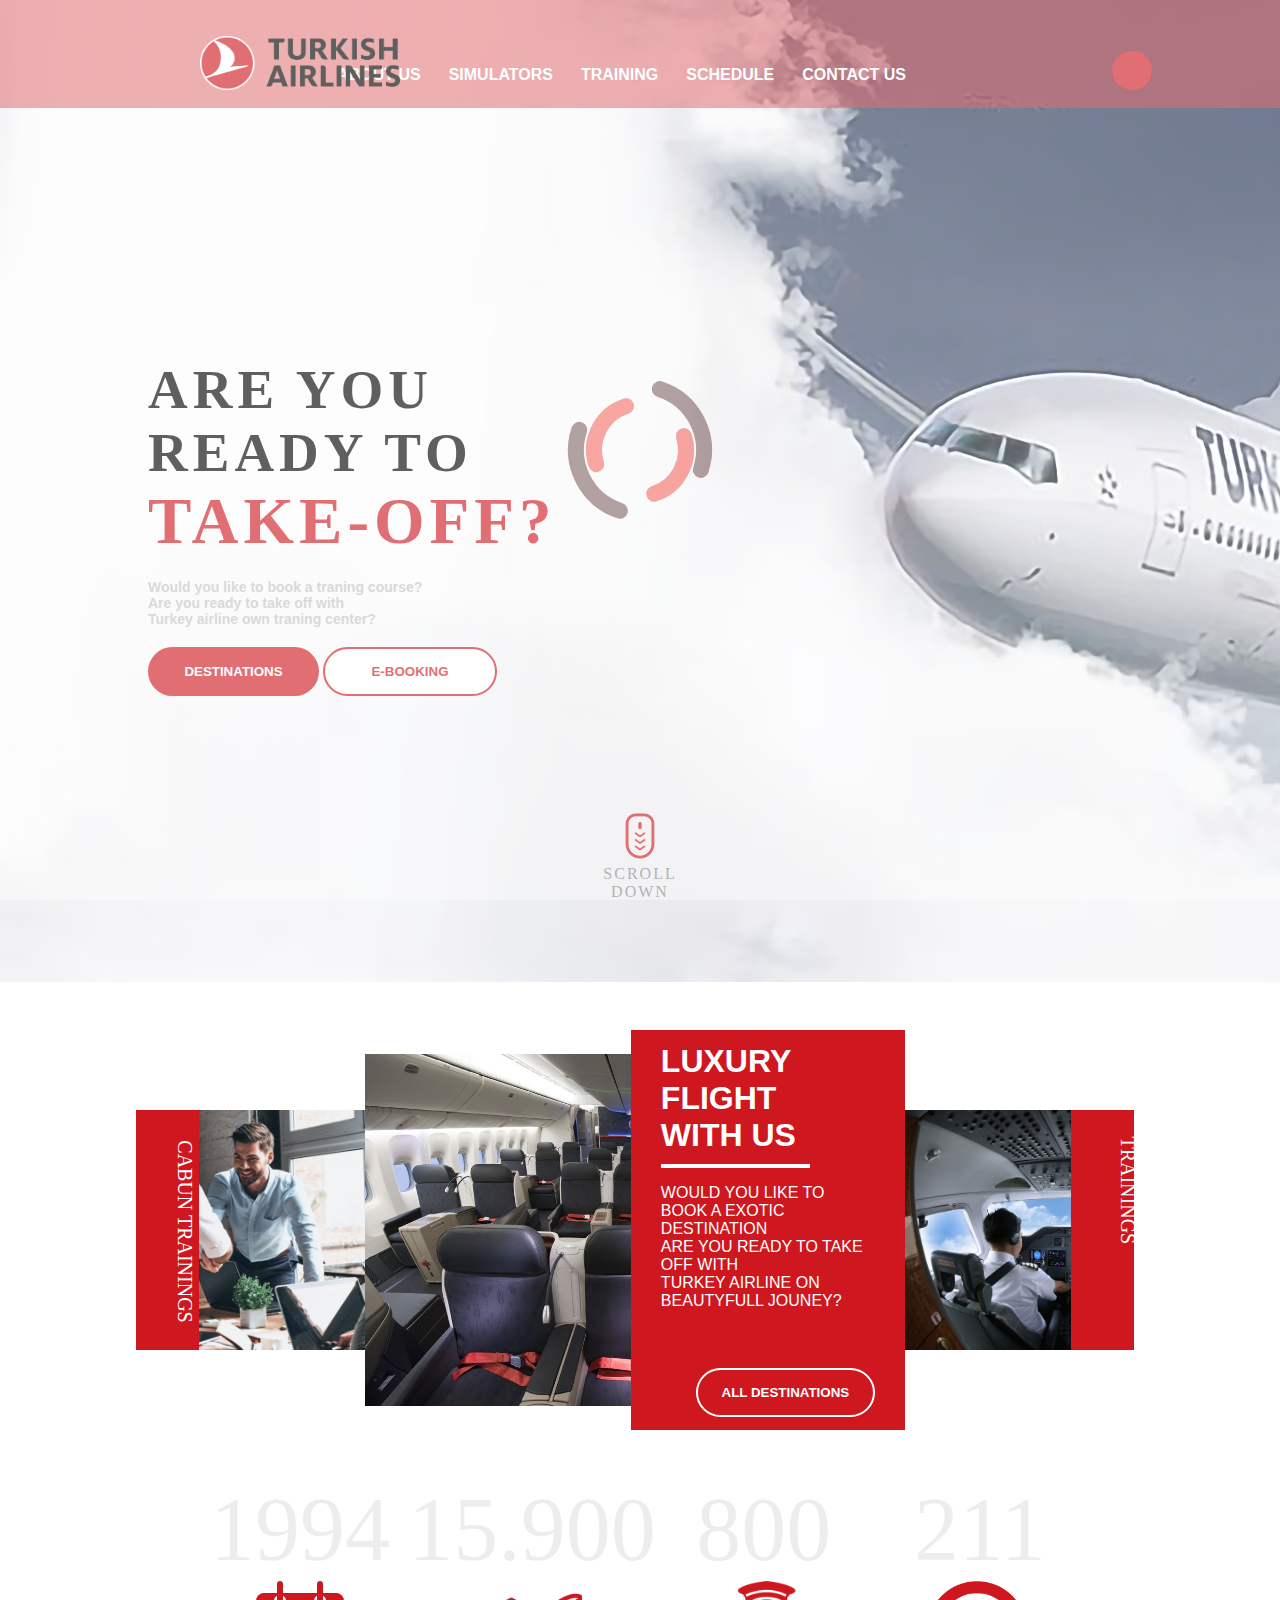
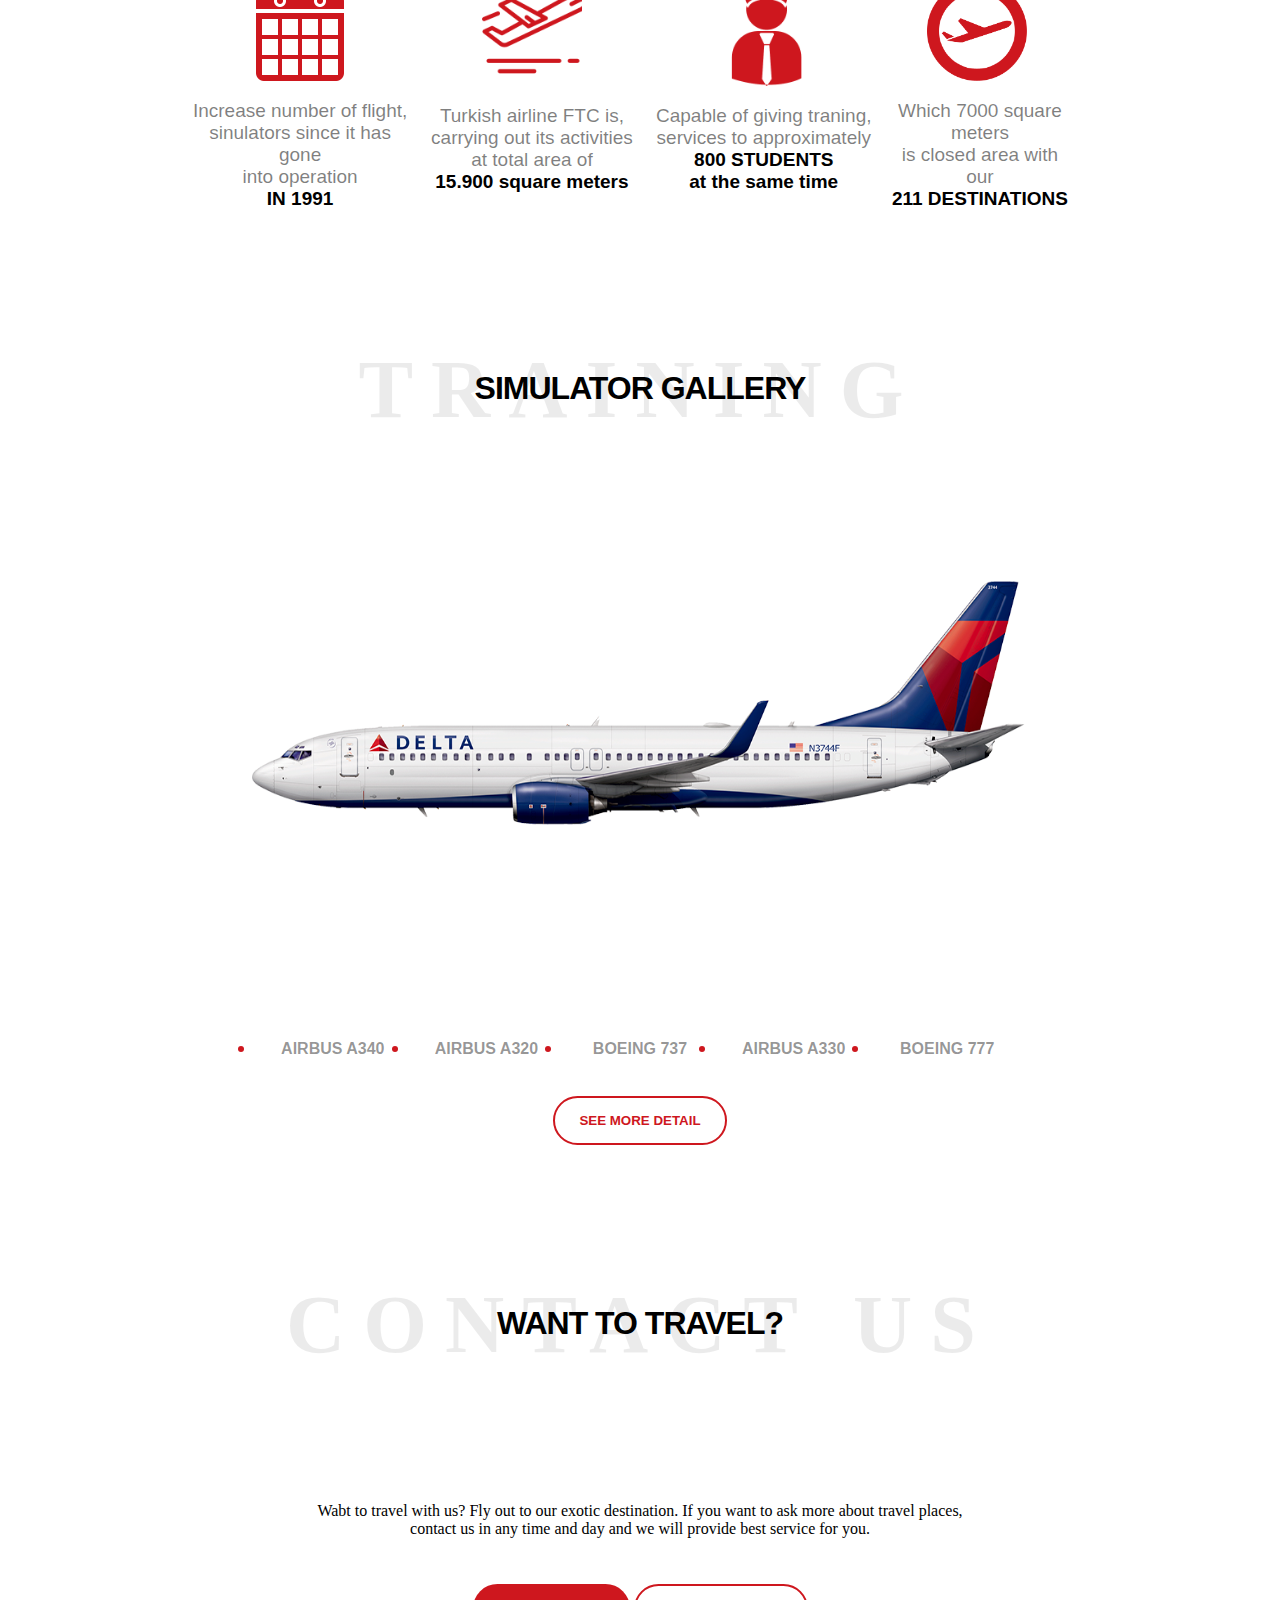
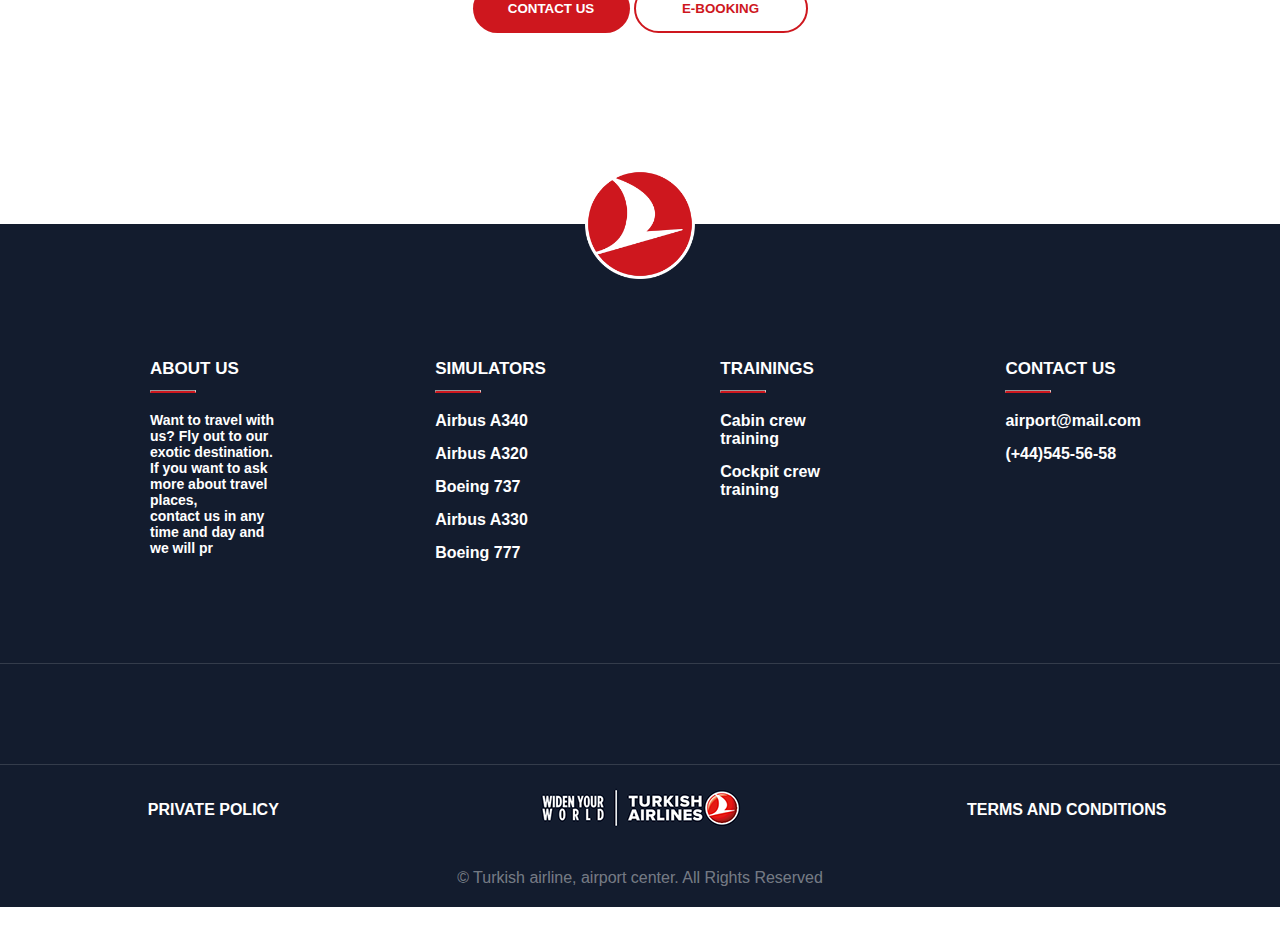
==== commit c0569075: "Update index.html" ====
--- a/index.html
+++ b/index.html
@@ -271,7 +271,7 @@
     <ul class="footermenu">
 
     <li><a   ><i class="far fa-envelope-open"></i> airport@mail.com</a></li>
-          <li><a class="bottomtel"><i class="fas fa-phone-square-alt"></i> (+44)545-56-58</a></li>
+          <li><i class="fas fa-phone-square-alt"></i> (+44)545-56-58</li>
           </ul>
 </div>
 
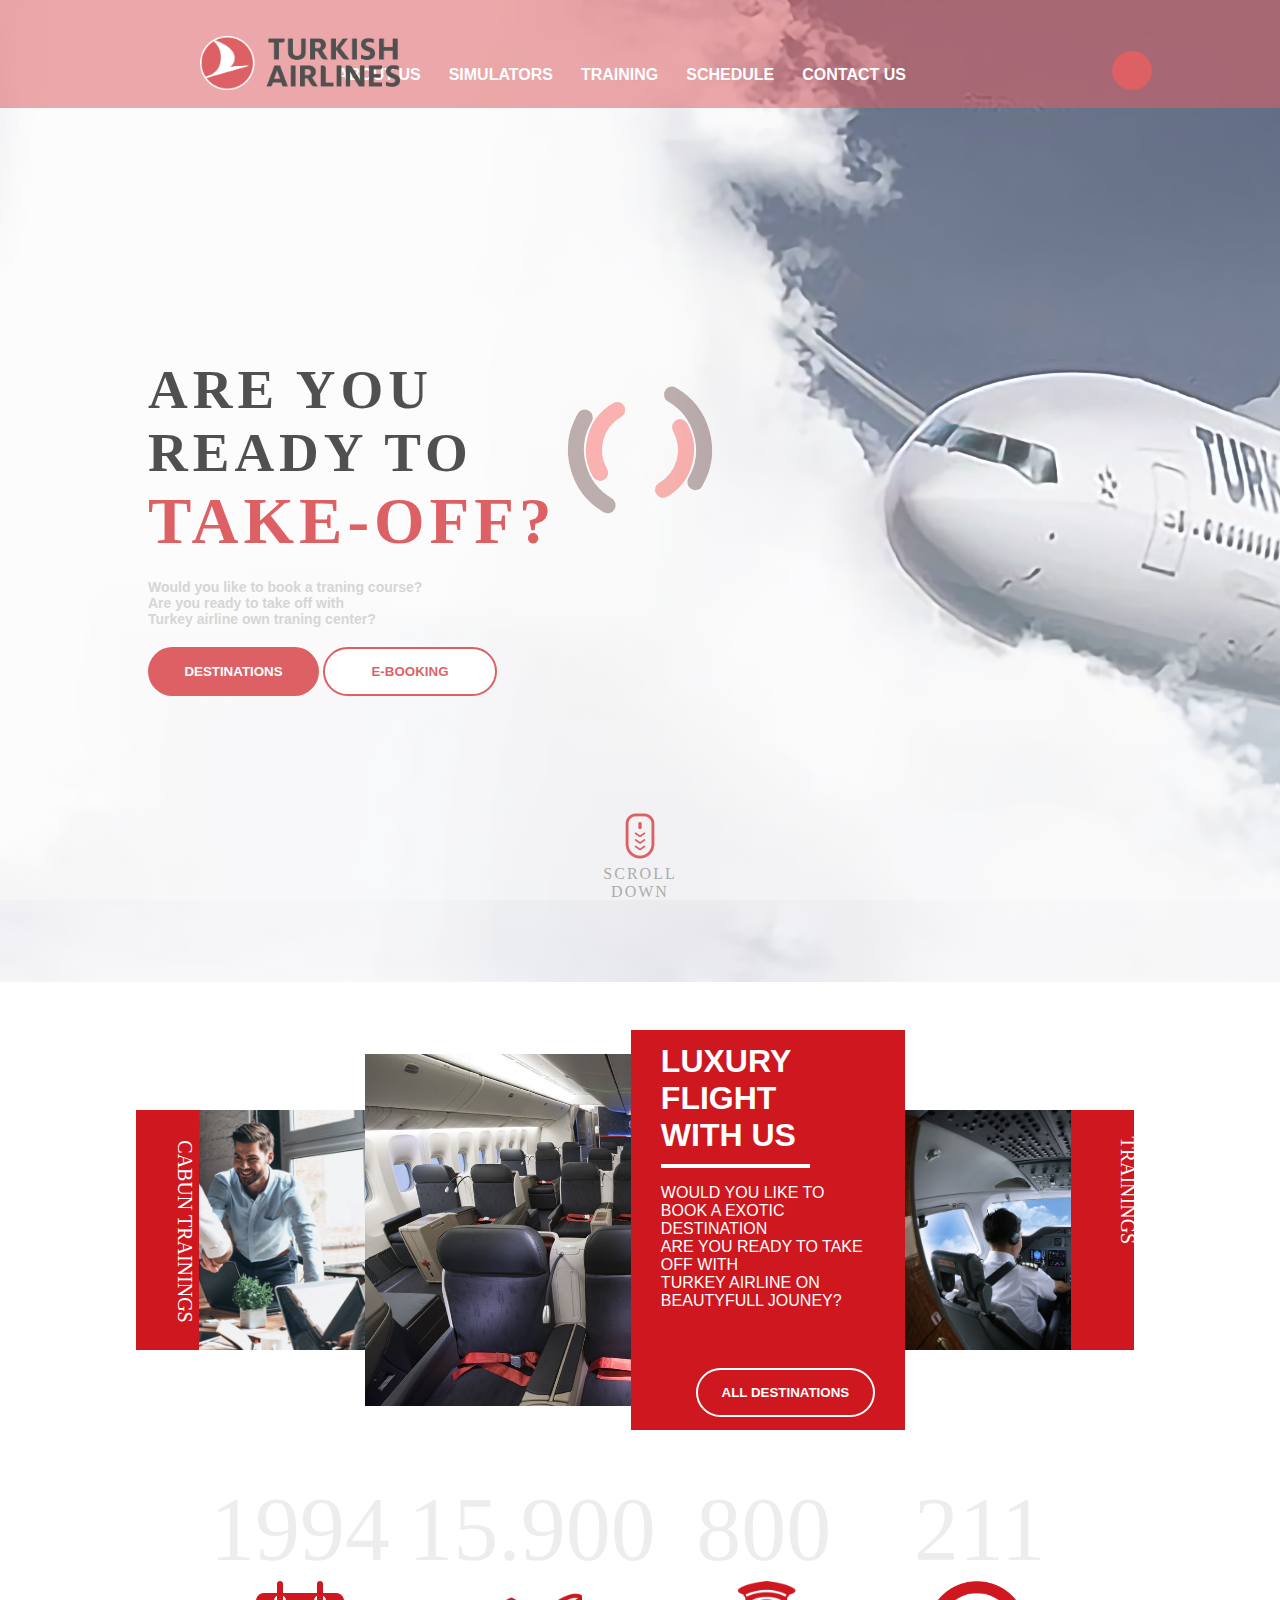
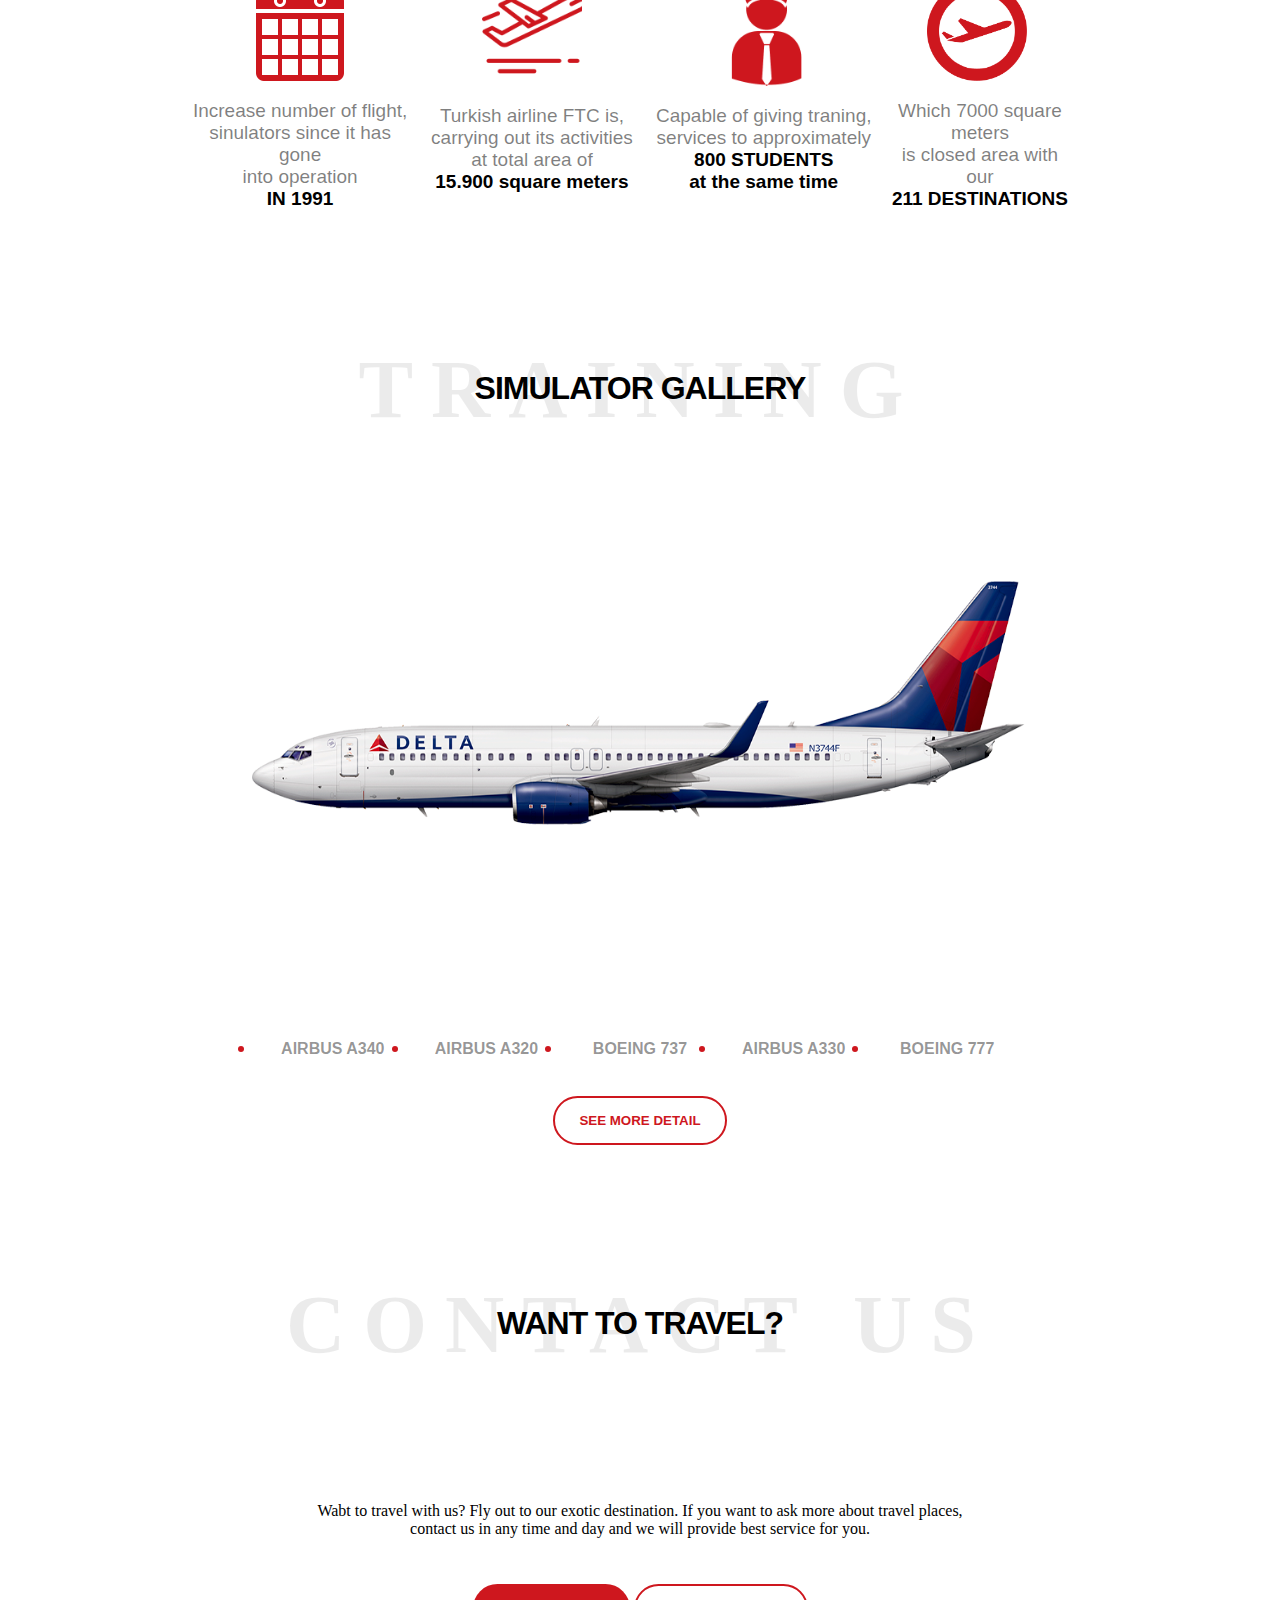
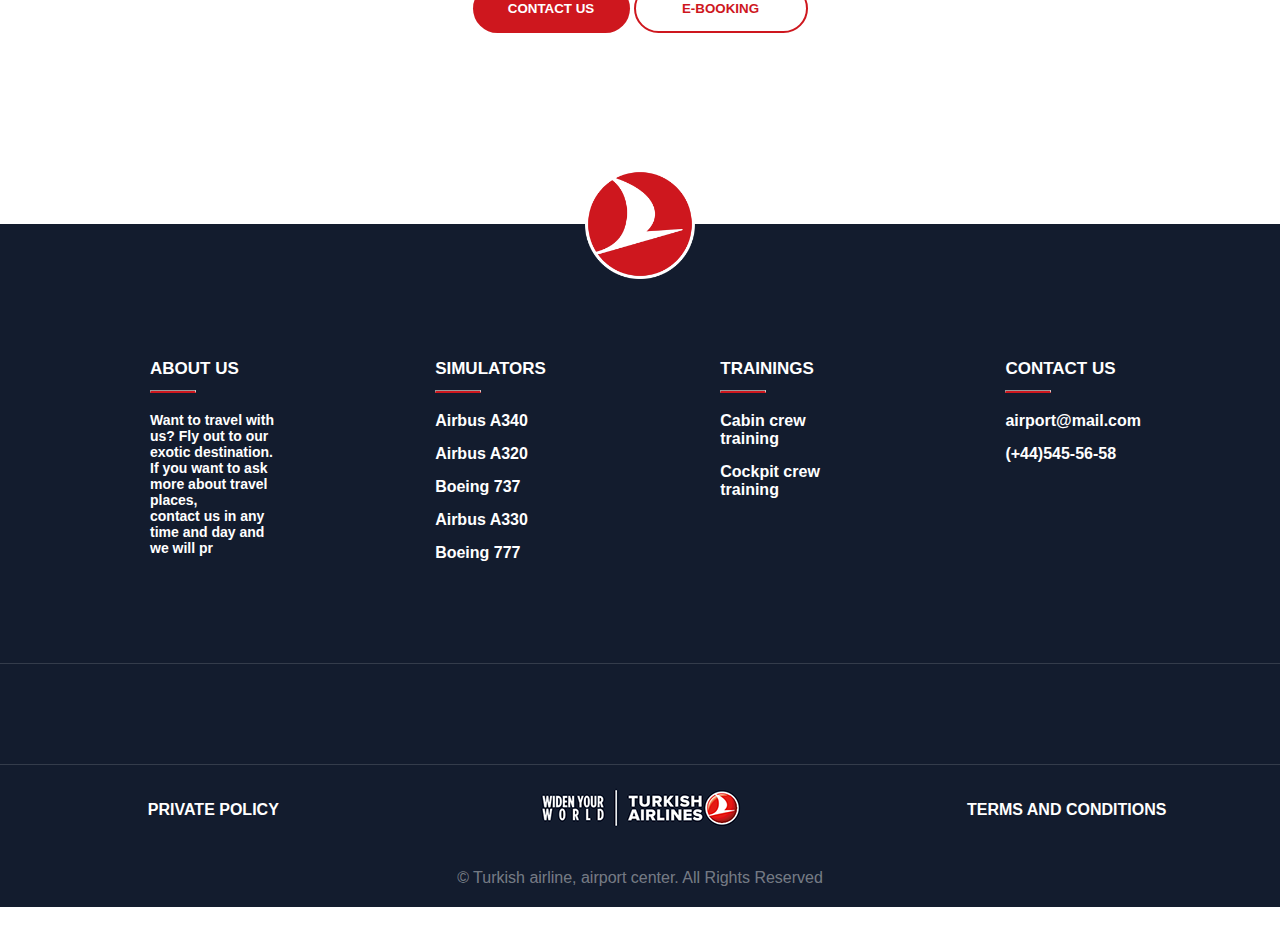
==== commit 2e2f2695: "Update index.html" ====
--- a/index.html
+++ b/index.html
@@ -122,7 +122,7 @@
     </p></div>
     <div class="btnsdiv">
     
-    <button class="allsim"><a href="destination.html">ALL DESTINATIONS</a></button>
+    <button class="allsim"><a href="destinations.html">ALL DESTINATIONS</a></button>
     </div>
     </div></div></div>
     
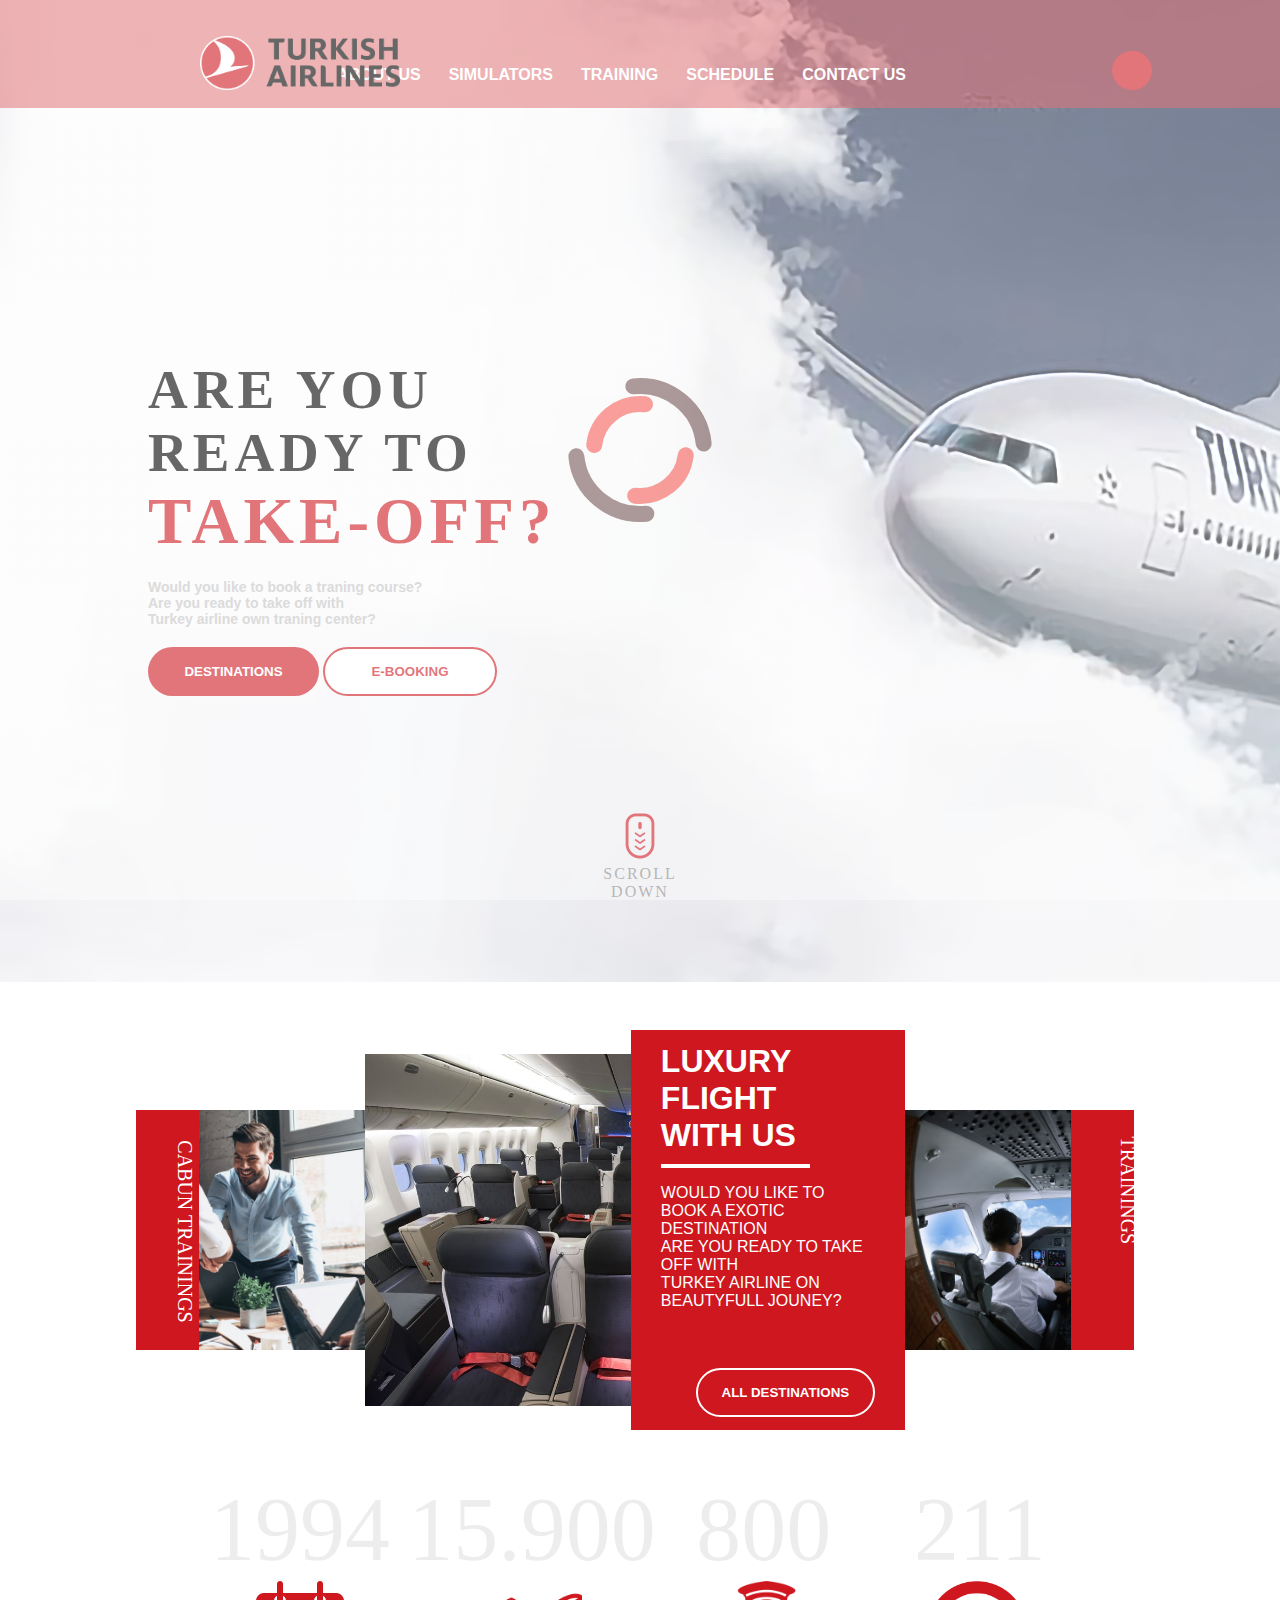
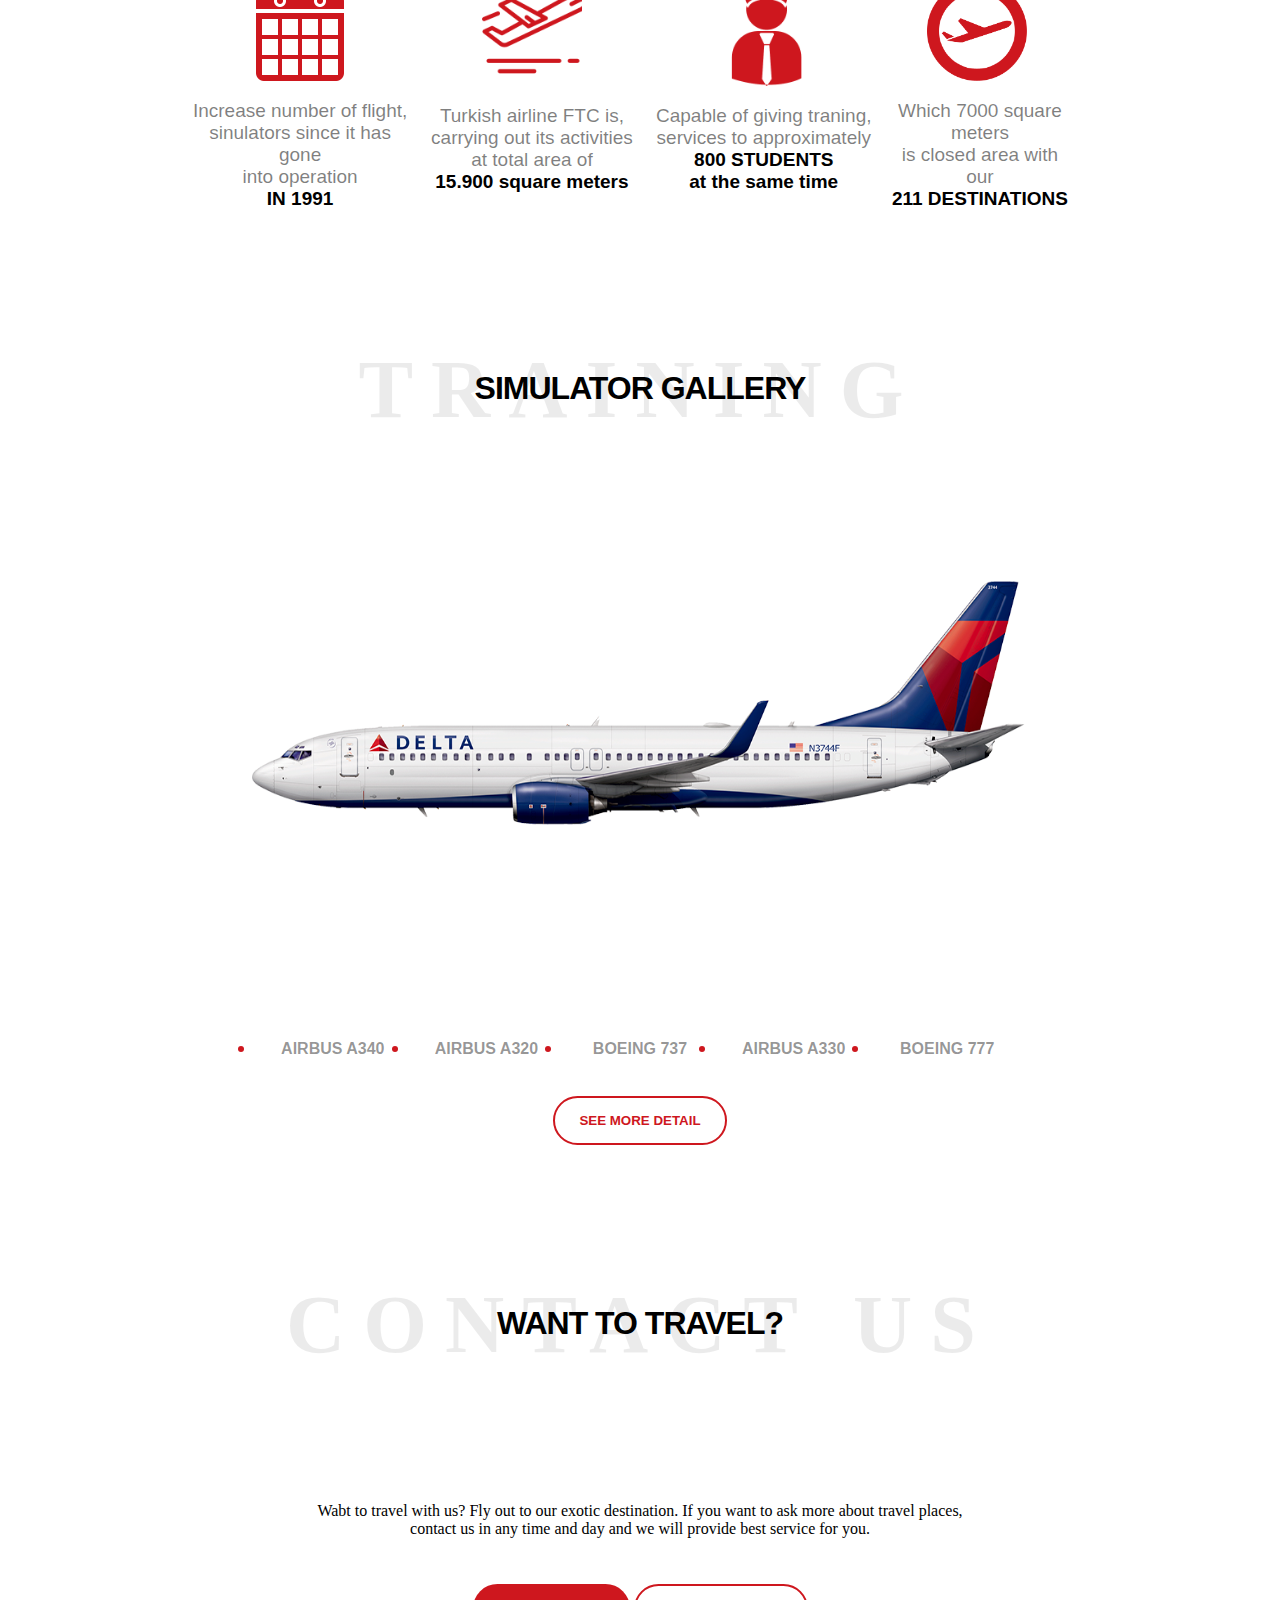
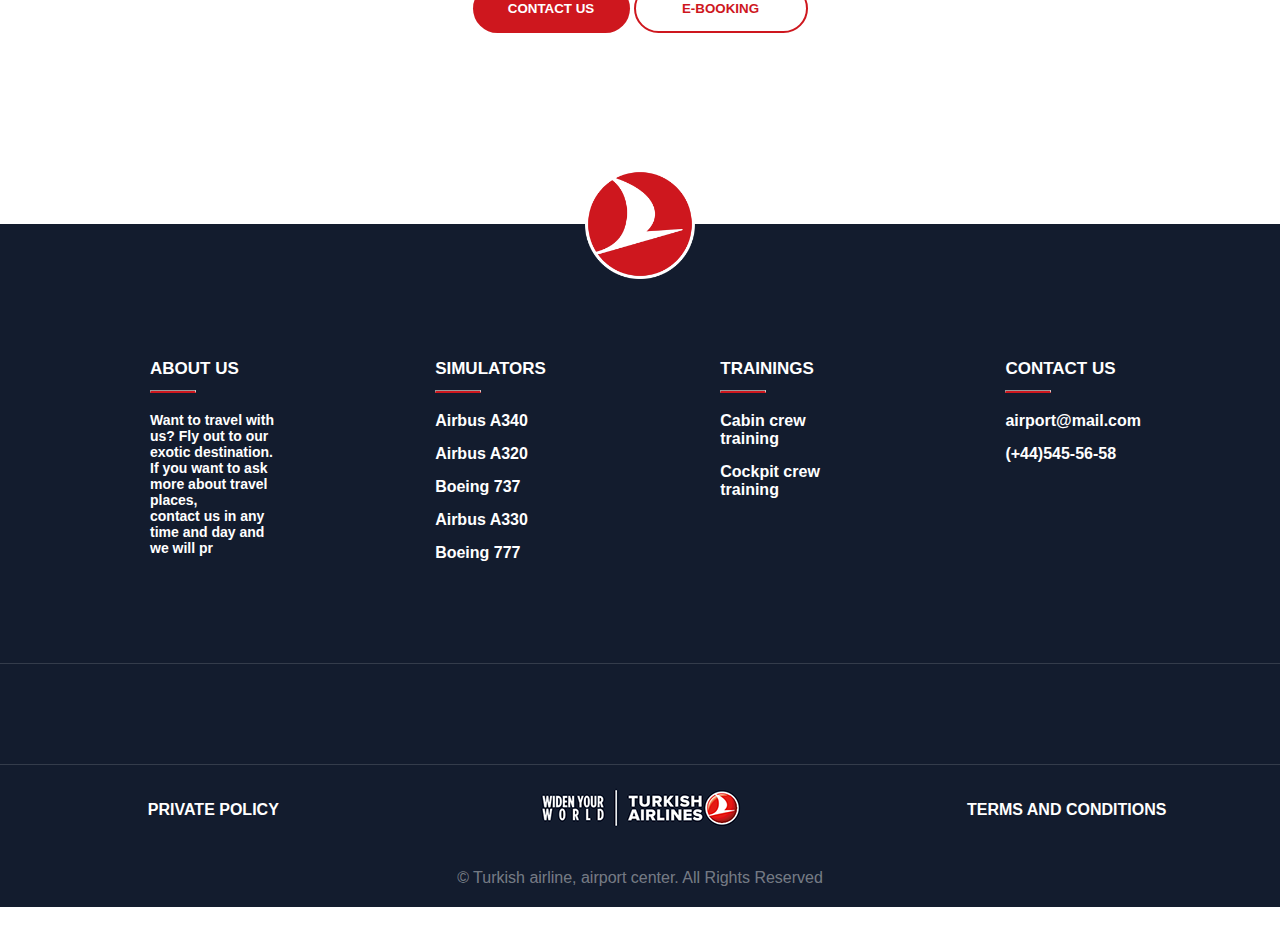
==== commit 908c3395: "Update index.html" ====
--- a/index.html
+++ b/index.html
@@ -316,12 +316,13 @@
 </footer>
 
 
-
 <footer class="copyright">
 
 <p>&copy Turkish airline, airport center. All Rights Reserved</p>
-
+<div id="scrolltotop"></div>
 </footer>
+
+
 
  
 </body>
@@ -441,6 +442,20 @@
     
 })
 
+ 
+var scrolltop=document.getElementById("scrolltotop");	
+$(window).scroll(function() {
+  	if($(document).scrollTop() < 460) {
+        scrolltop.style.opacity=0;
+
+		
+    }else{
+
+        scrolltop.style.opacity=1;
+
+    }
+
+  });
 
 
 
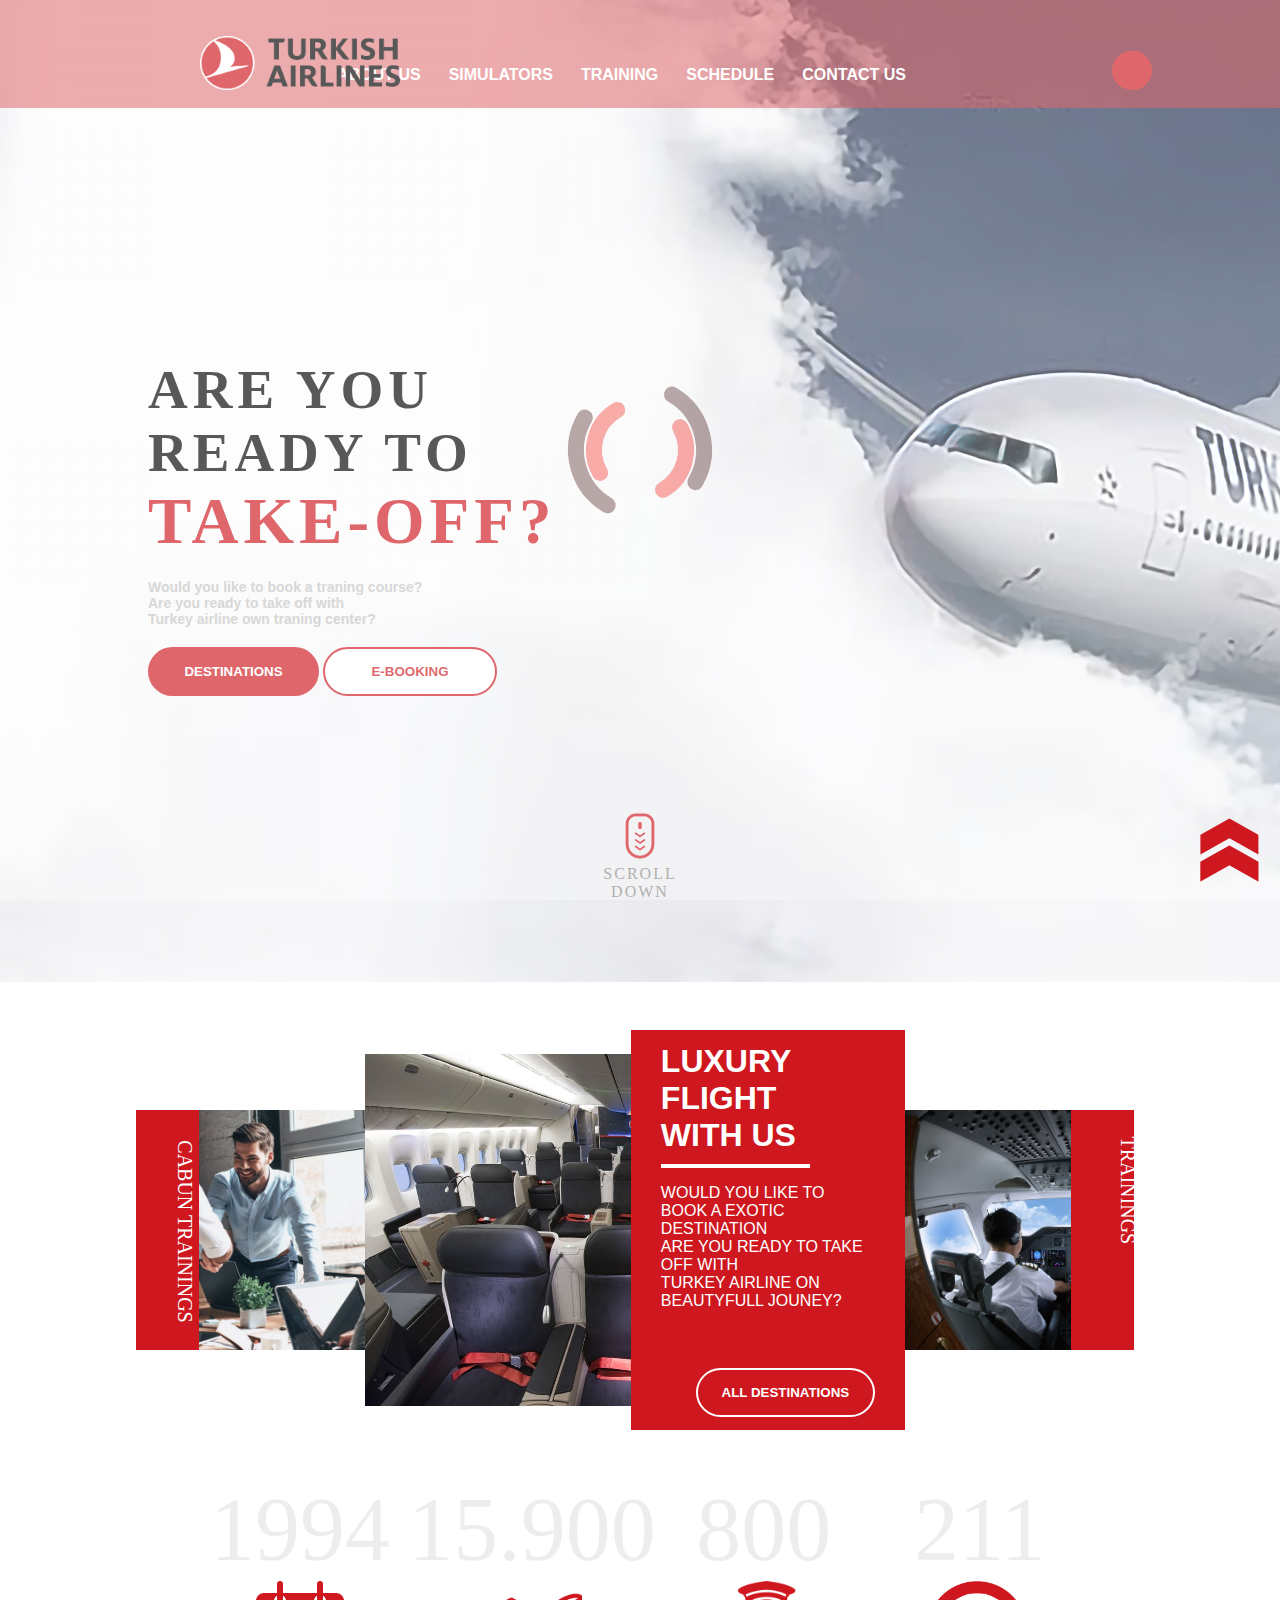
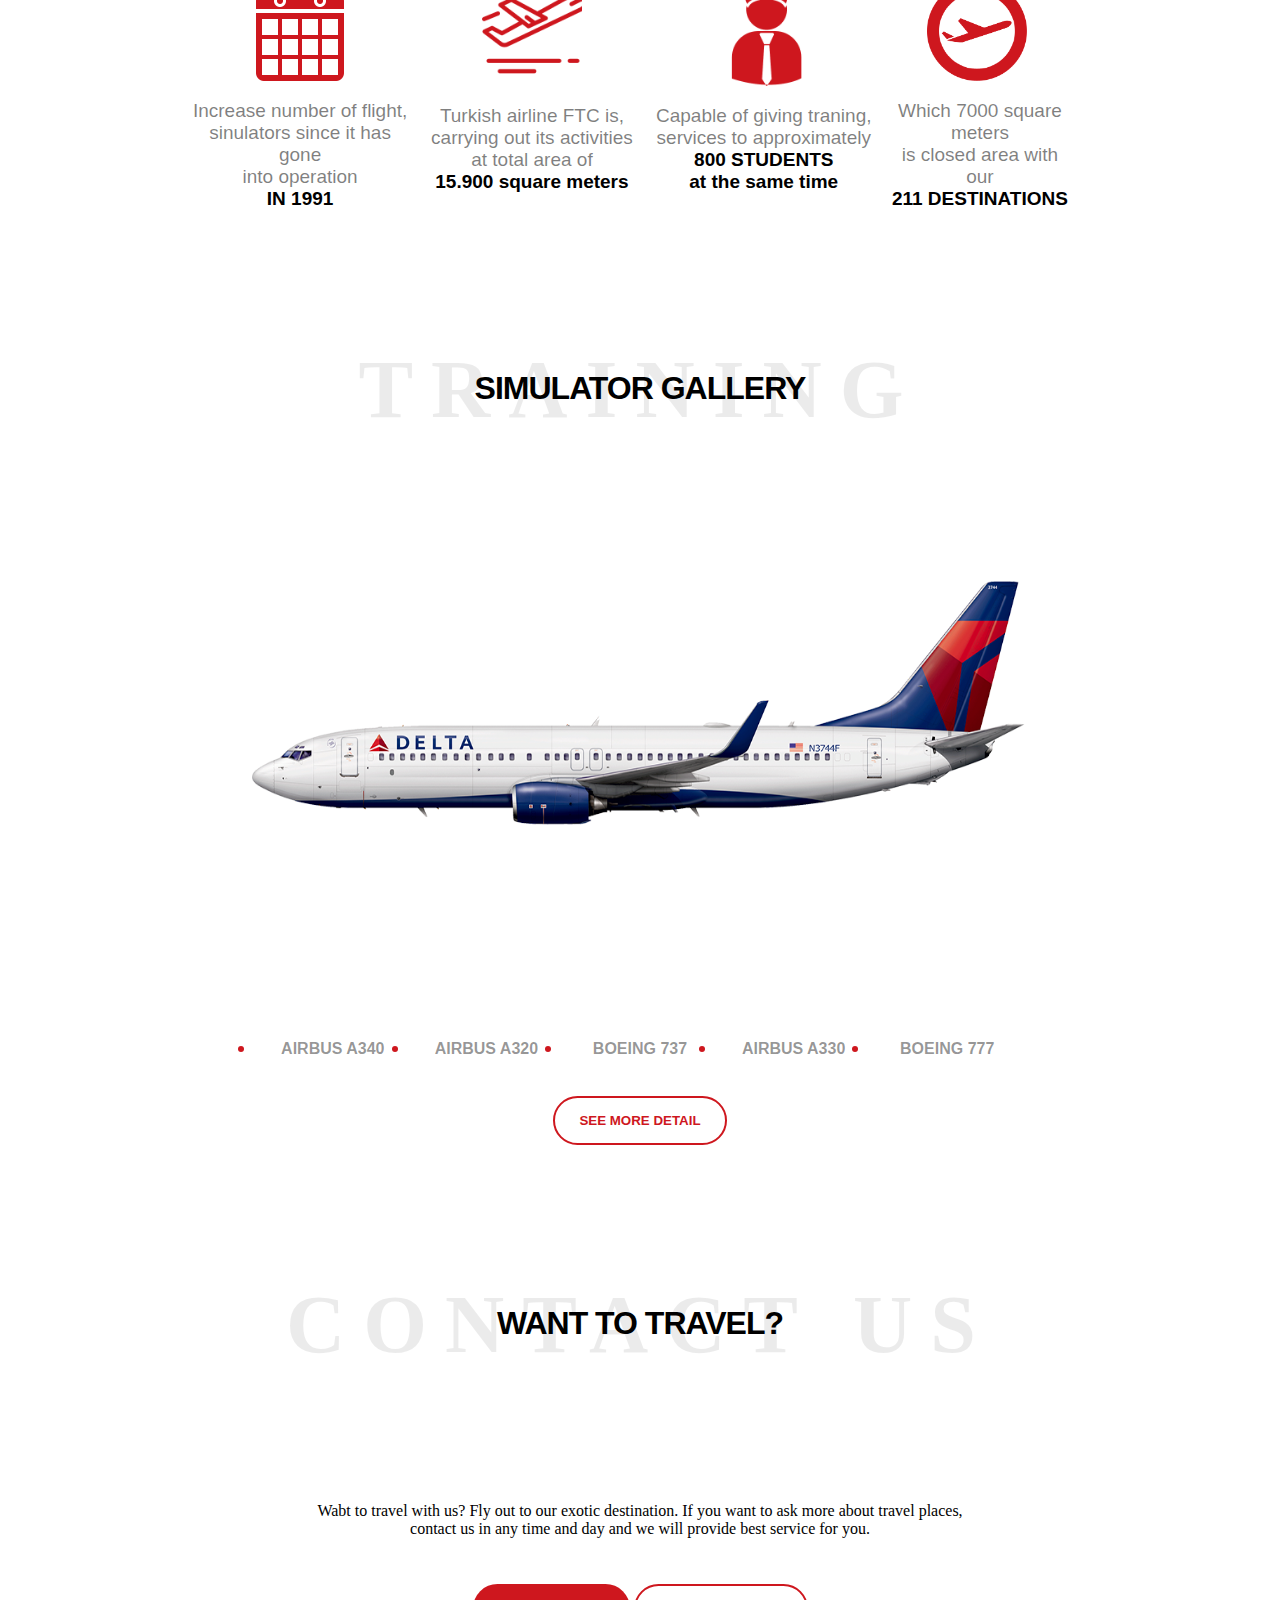
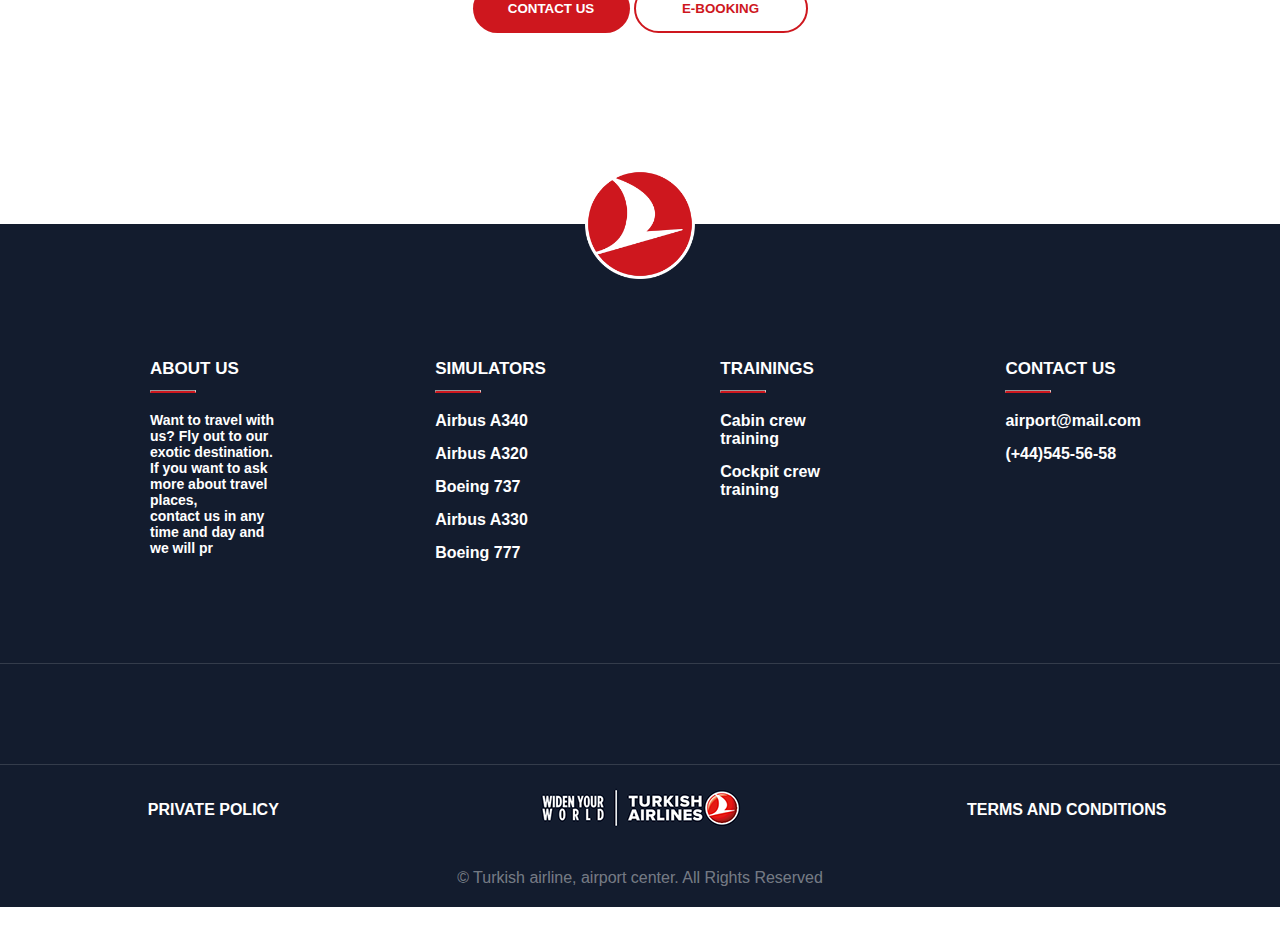
==== commit 8a8847f6: "Update index.html" ====
--- a/index.html
+++ b/index.html
@@ -445,7 +445,7 @@
  
 var scrolltop=document.getElementById("scrolltotop");	
 $(window).scroll(function() {
-  	if($(document).scrollTop() < 460) {
+  	if($(document).scrollTop() < 200) {
         scrolltop.style.opacity=0;
 
 		
--- a/css/main.css
+++ b/css/main.css
@@ -1089,3 +1089,17 @@
 .hidedesc{
 opacity:0;
 }
+
+ #scrolltotop {
+    width: 100px;
+    height: 100px;
+    background: url(img/scrolltotop.png);
+    background-size: cover;
+    position: fixed;
+    bottom: 0;
+    right: 0;
+    z-index: 9999999;
+    opacity:1;
+    transition:400ms ease-in;
+}
+
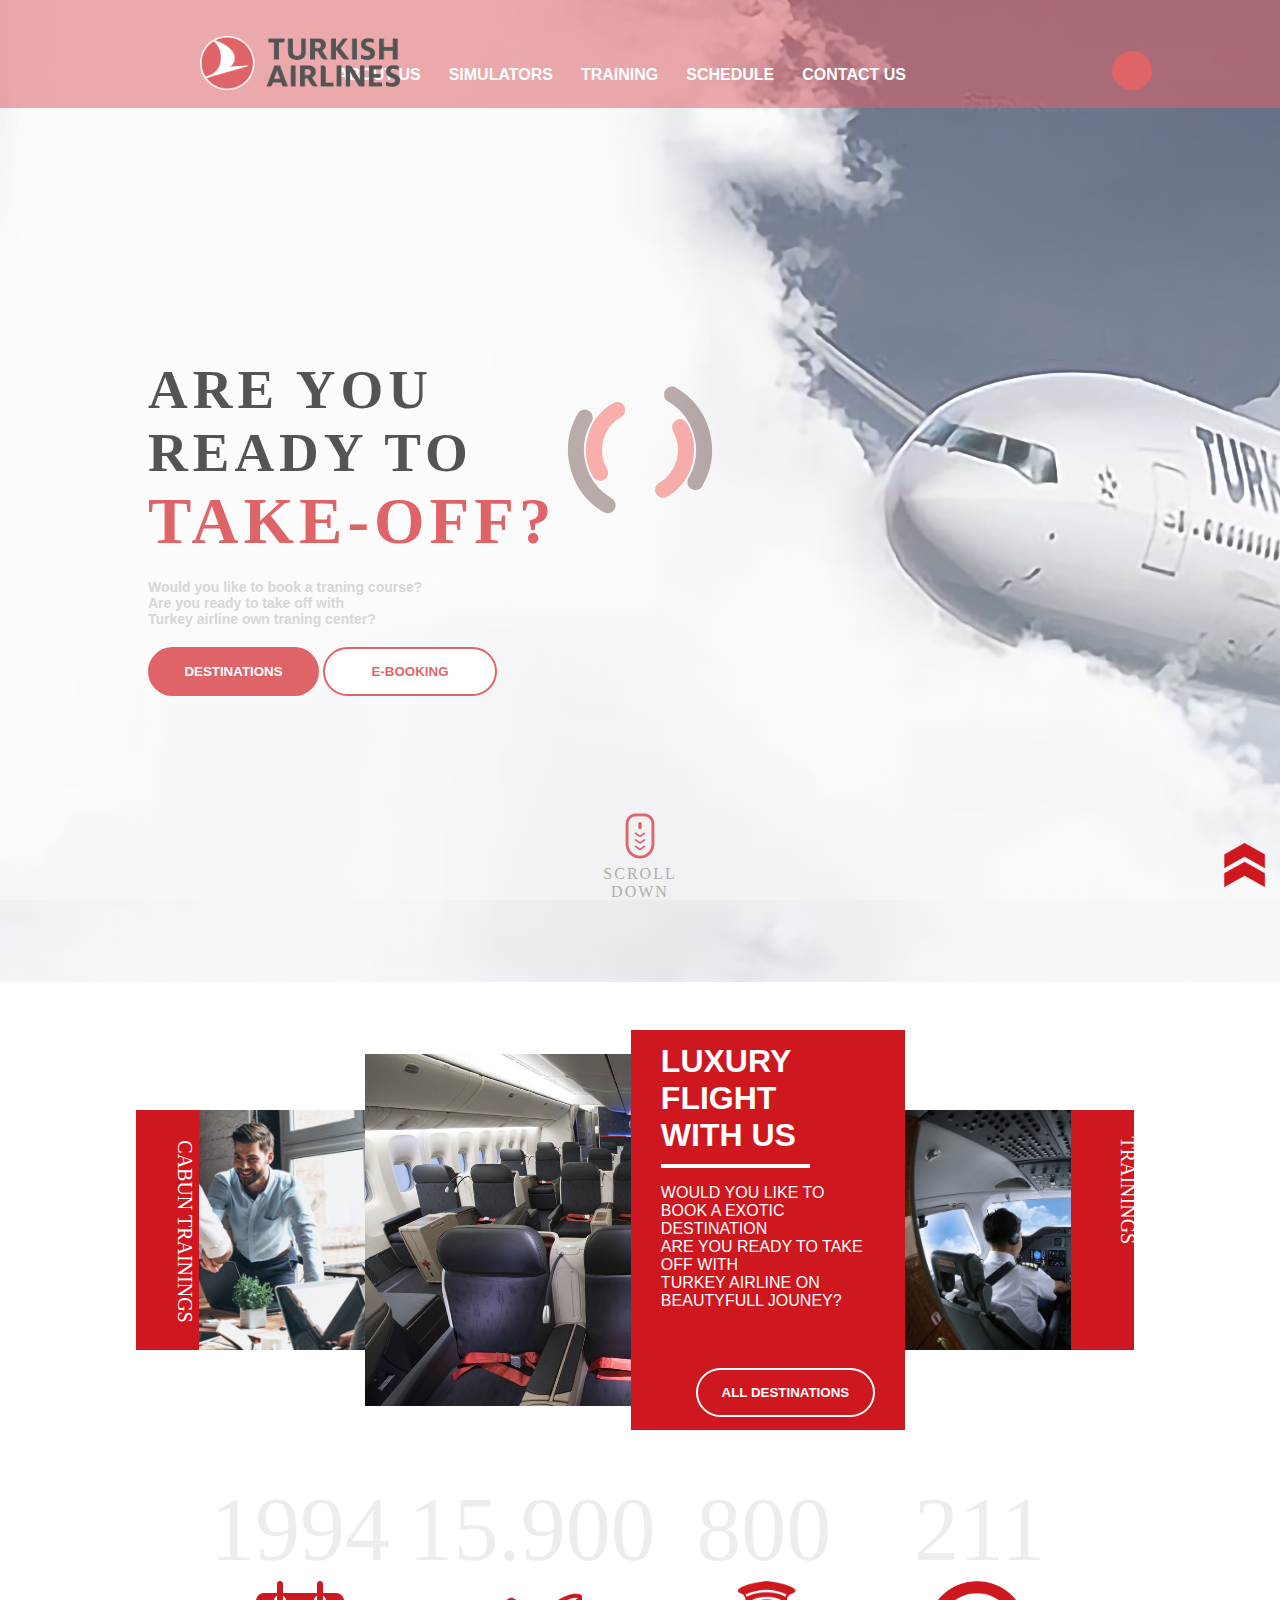
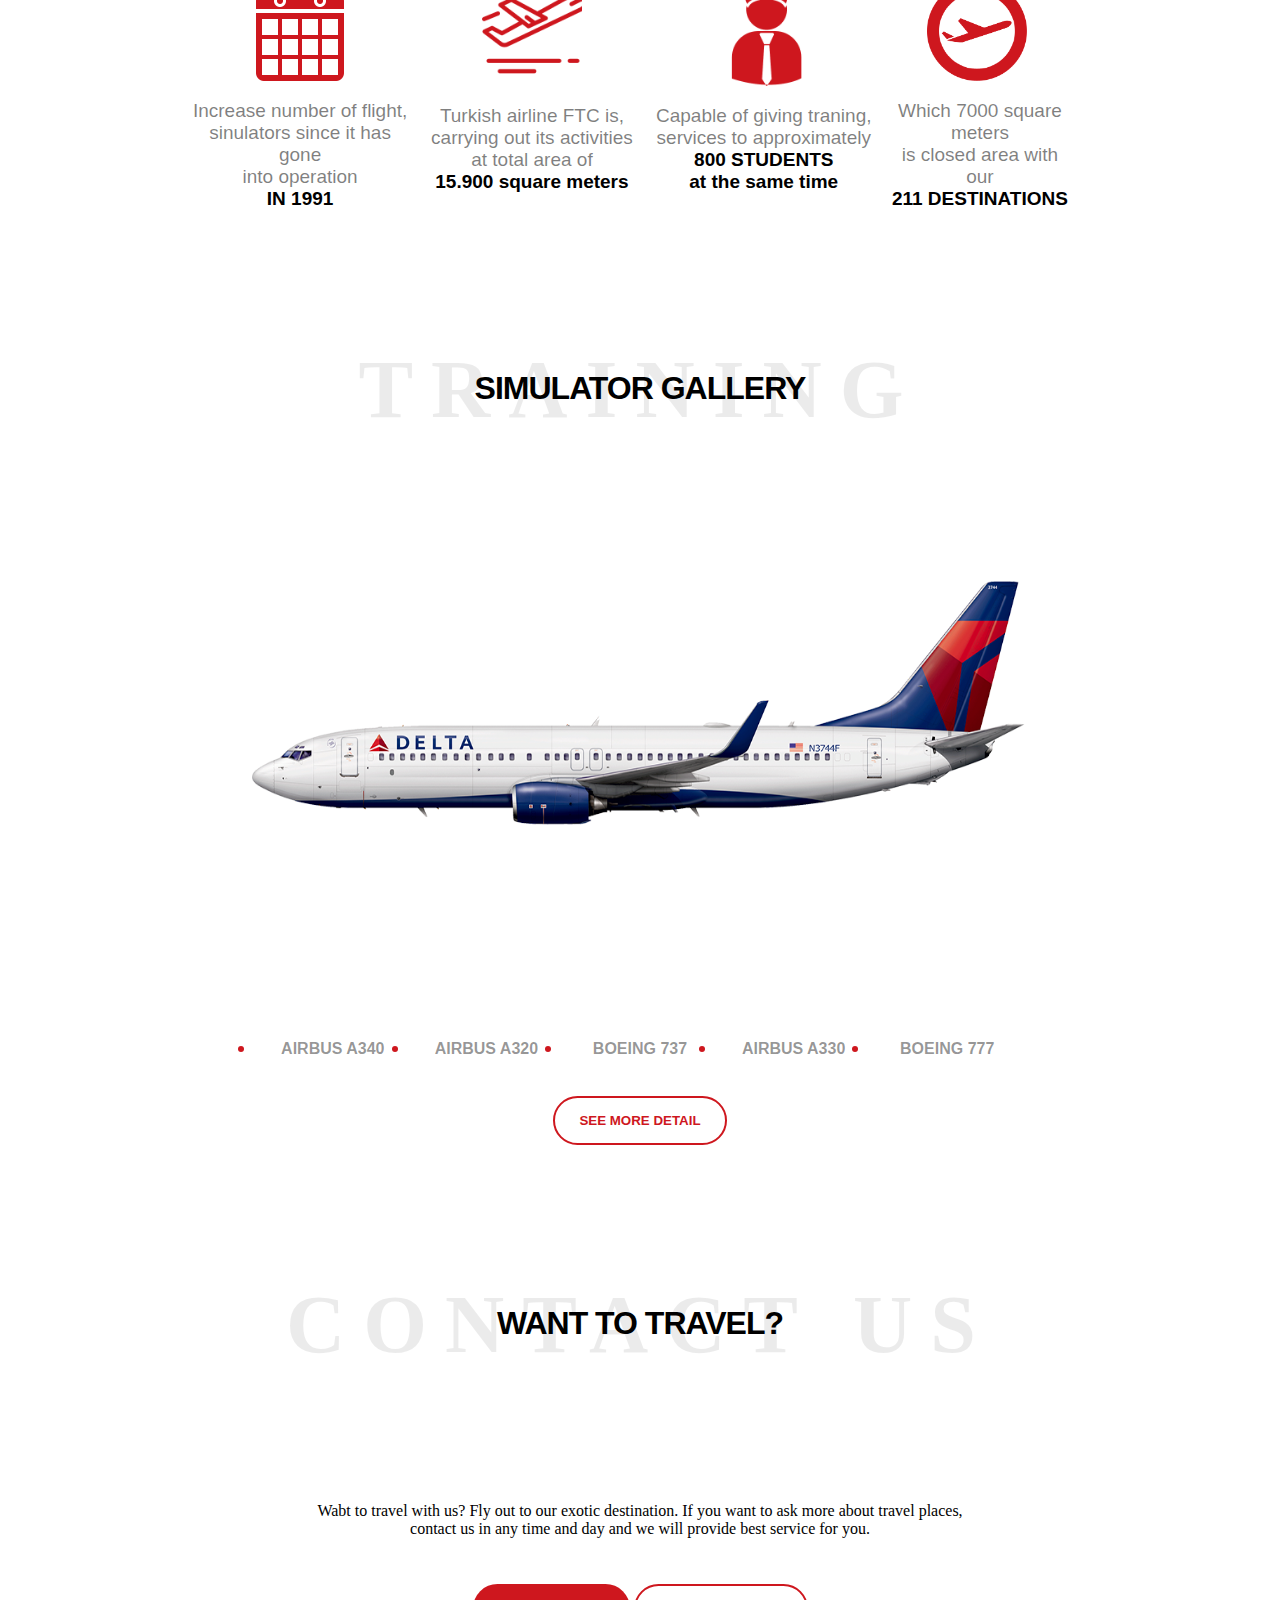
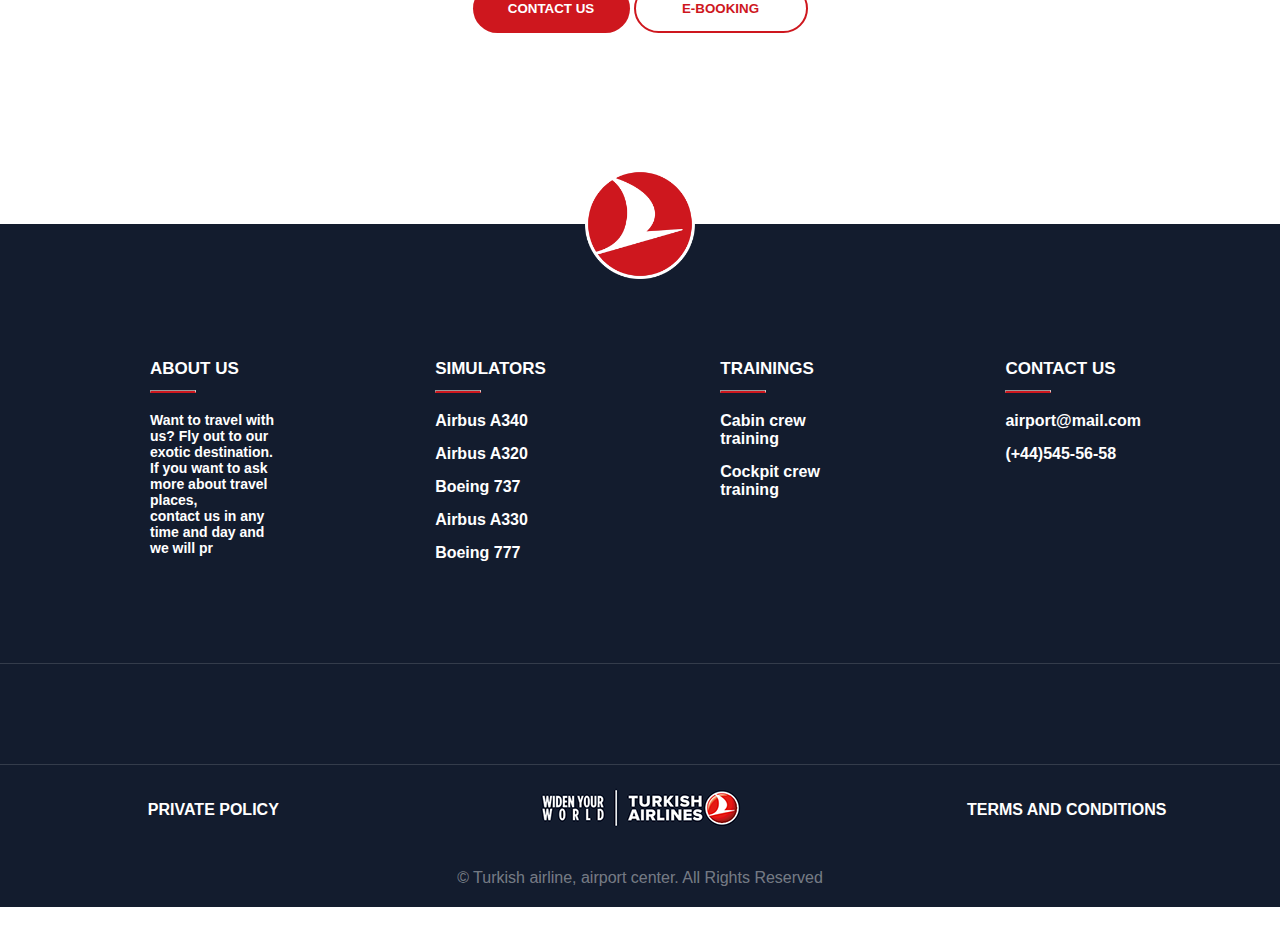
==== commit e9e20f9b: "Update index.html" ====
--- a/index.html
+++ b/index.html
@@ -445,7 +445,7 @@
  
 var scrolltop=document.getElementById("scrolltotop");	
 $(window).scroll(function() {
-  	if($(document).scrollTop() < 200) {
+  	if($(document).scrollTop() < 600) {
         scrolltop.style.opacity=0;
 
 		
--- a/css/main.css
+++ b/css/main.css
@@ -1091,8 +1091,8 @@
 }
 
  #scrolltotop {
-    width: 100px;
-    height: 100px;
+    width: 70px;
+    height: 70px;
     background: url(img/scrolltotop.png);
     background-size: cover;
     position: fixed;
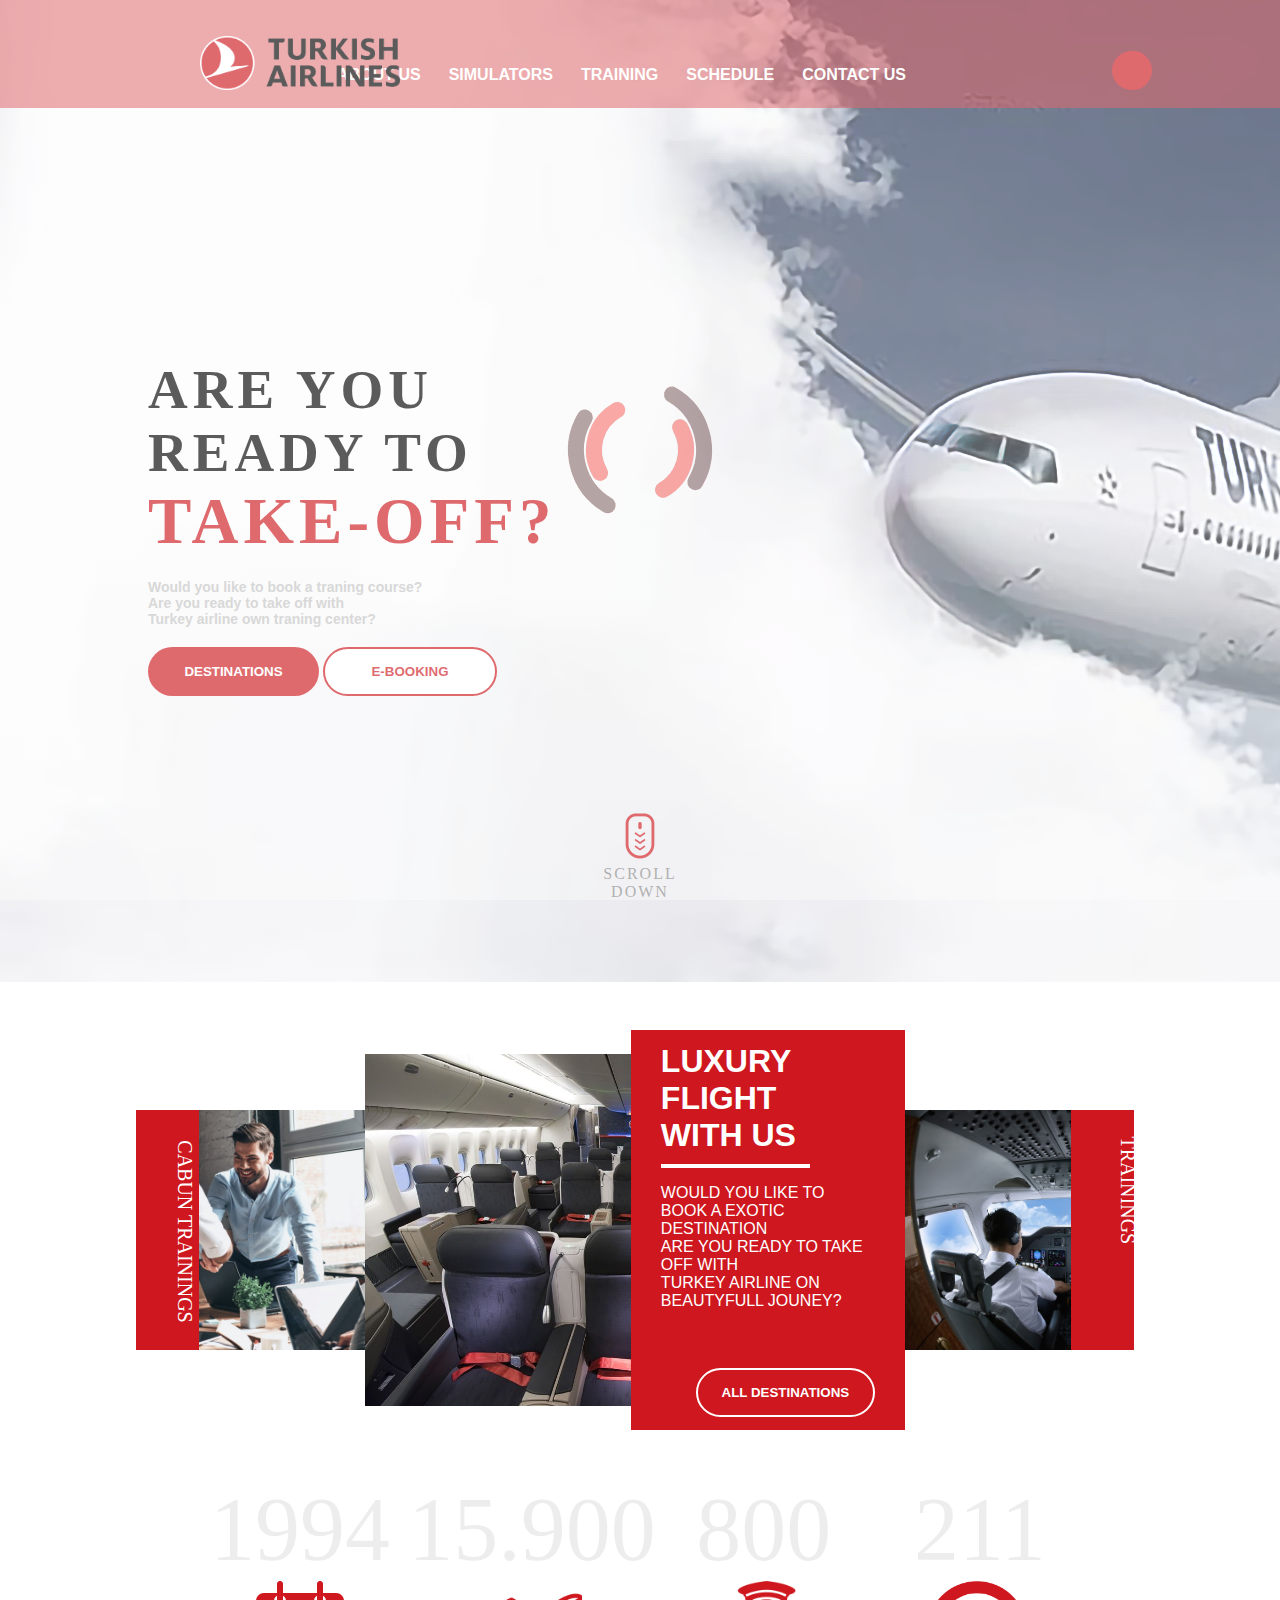
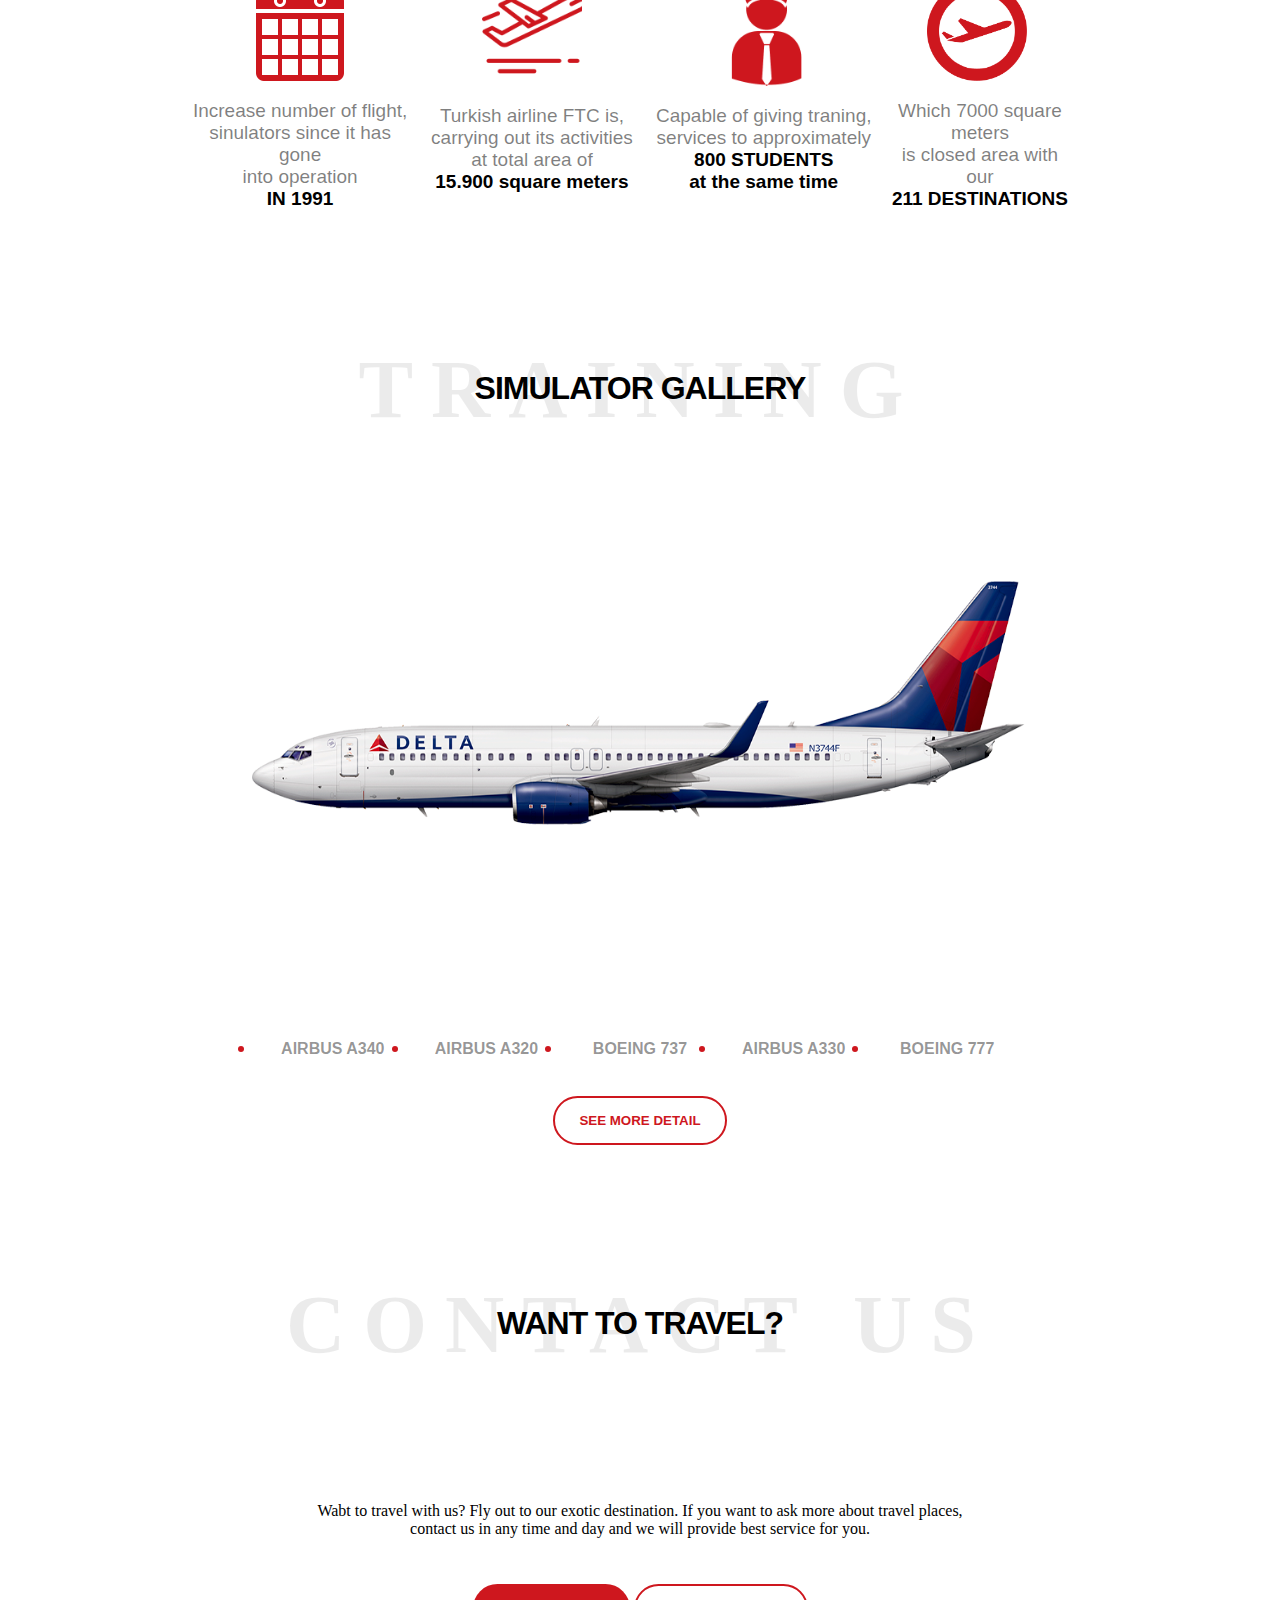
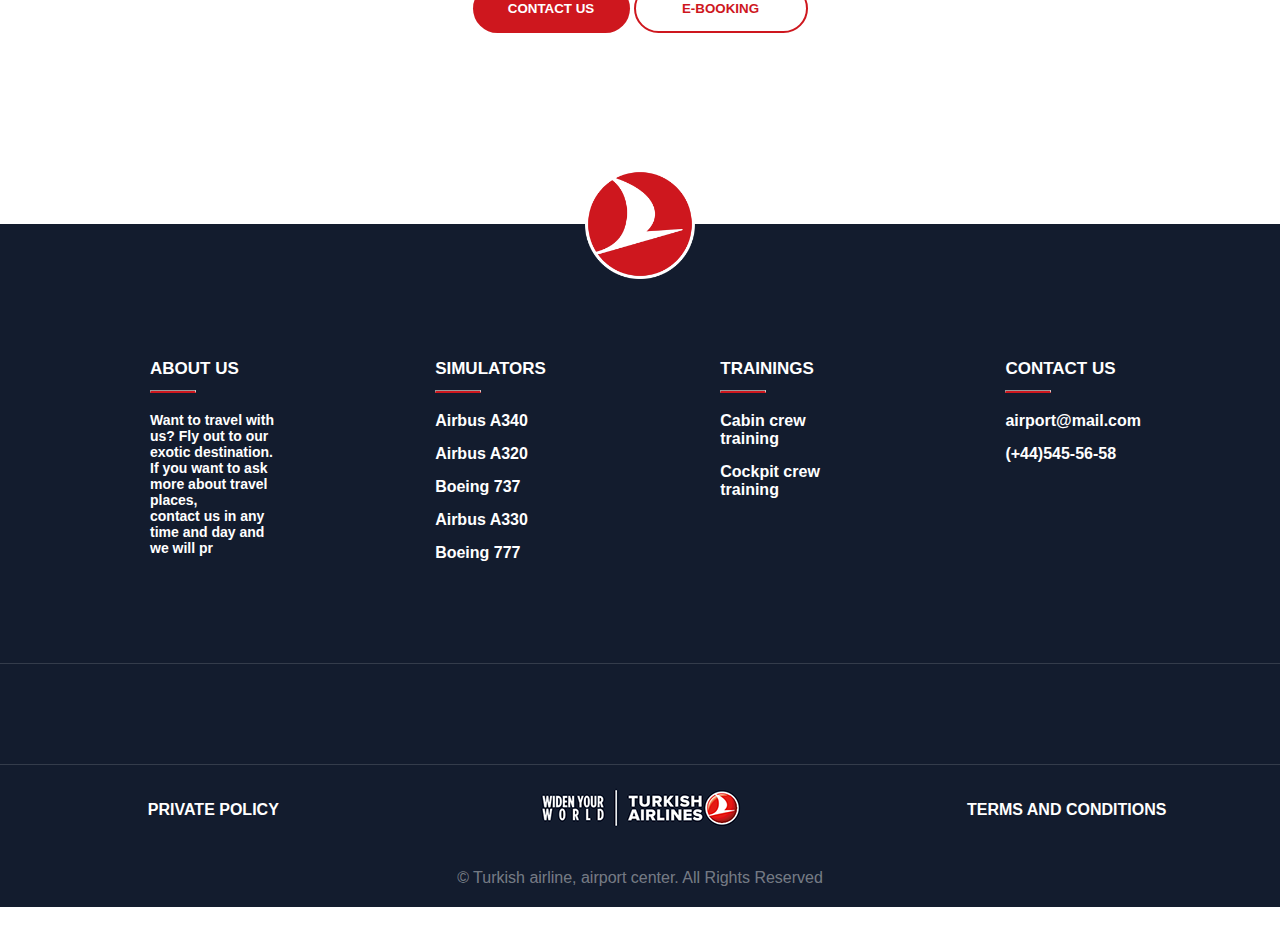
==== commit e1d0619d: "Update index.html" ====
--- a/index.html
+++ b/index.html
@@ -319,7 +319,7 @@
 <footer class="copyright">
 
 <p>&copy Turkish airline, airport center. All Rights Reserved</p>
-<div id="scrolltotop"></div>
+<a href="#homepages"><div id="scrolltotop"></div></a>
 </footer>
 
 
--- a/css/main.css
+++ b/css/main.css
@@ -1099,7 +1099,7 @@
     bottom: 0;
     right: 0;
     z-index: 9999999;
-    opacity:1;
+    opacity:0;
     transition:400ms ease-in;
 }
 
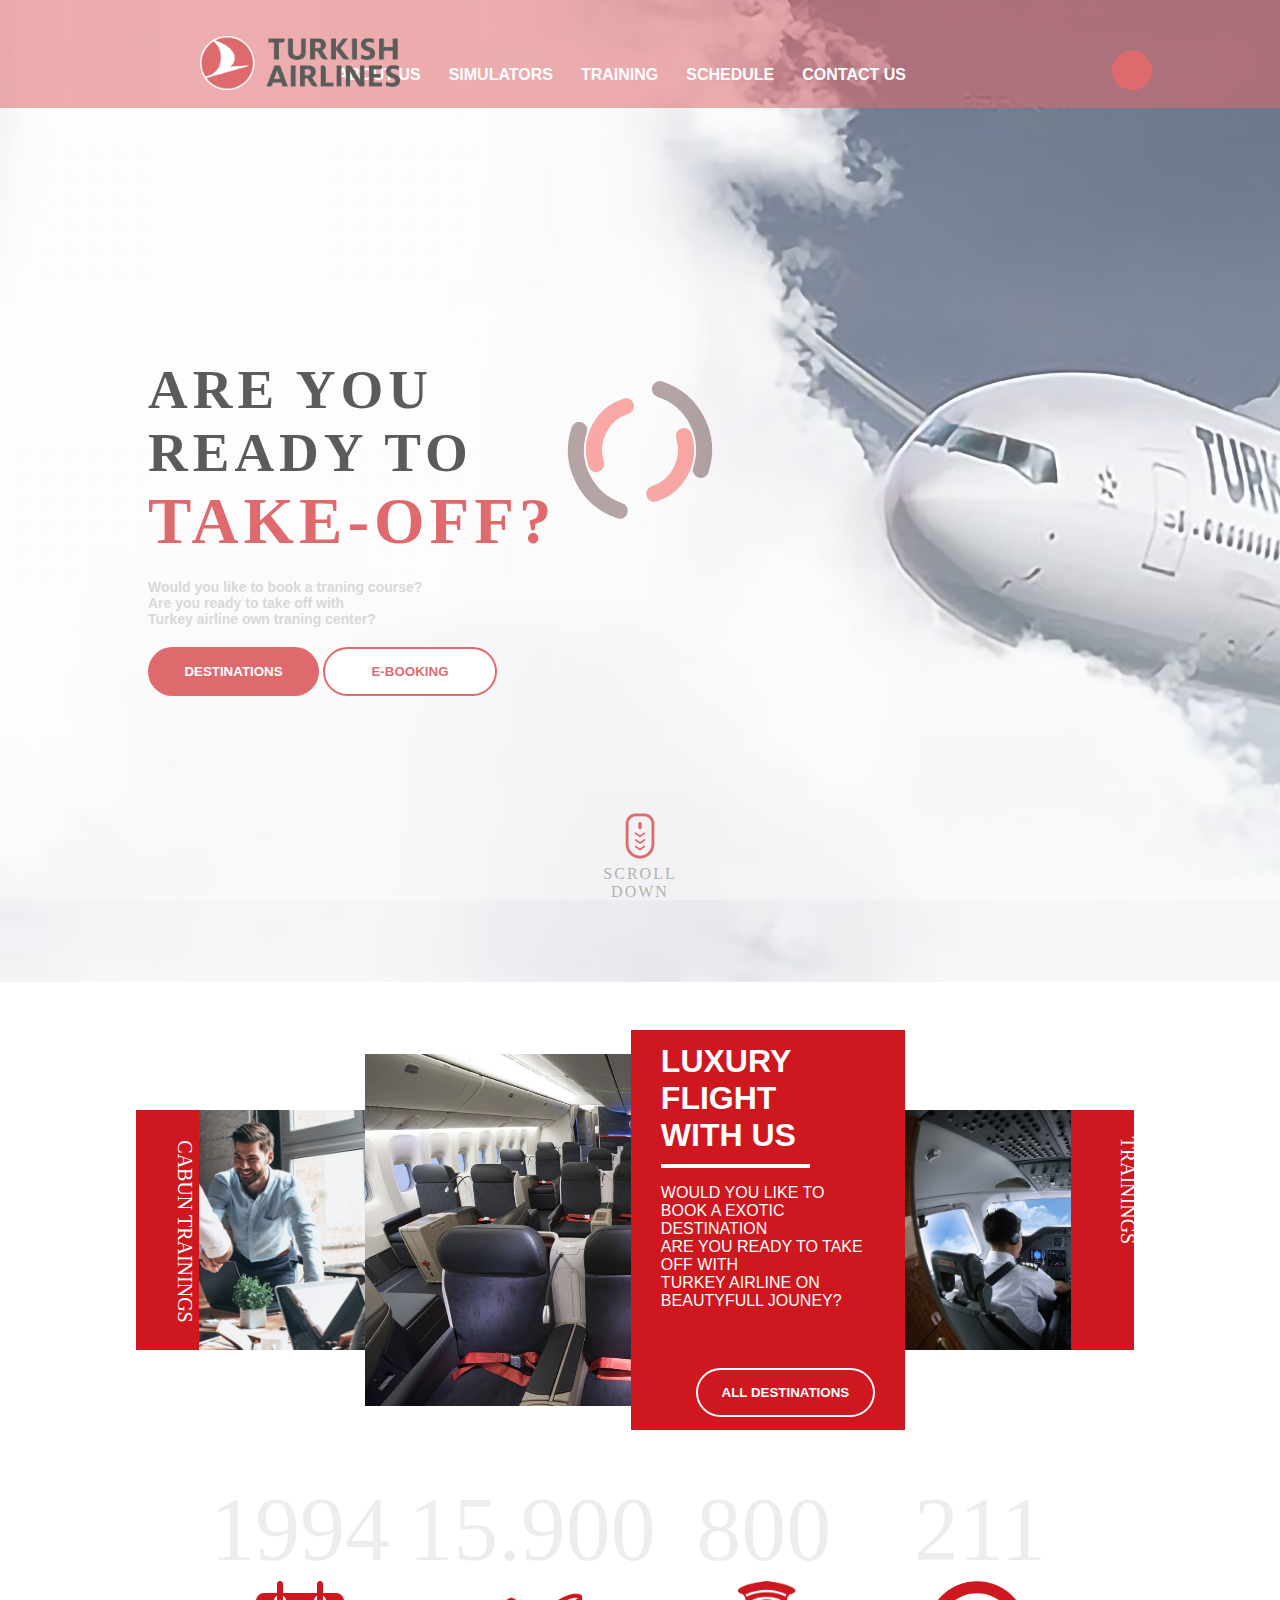
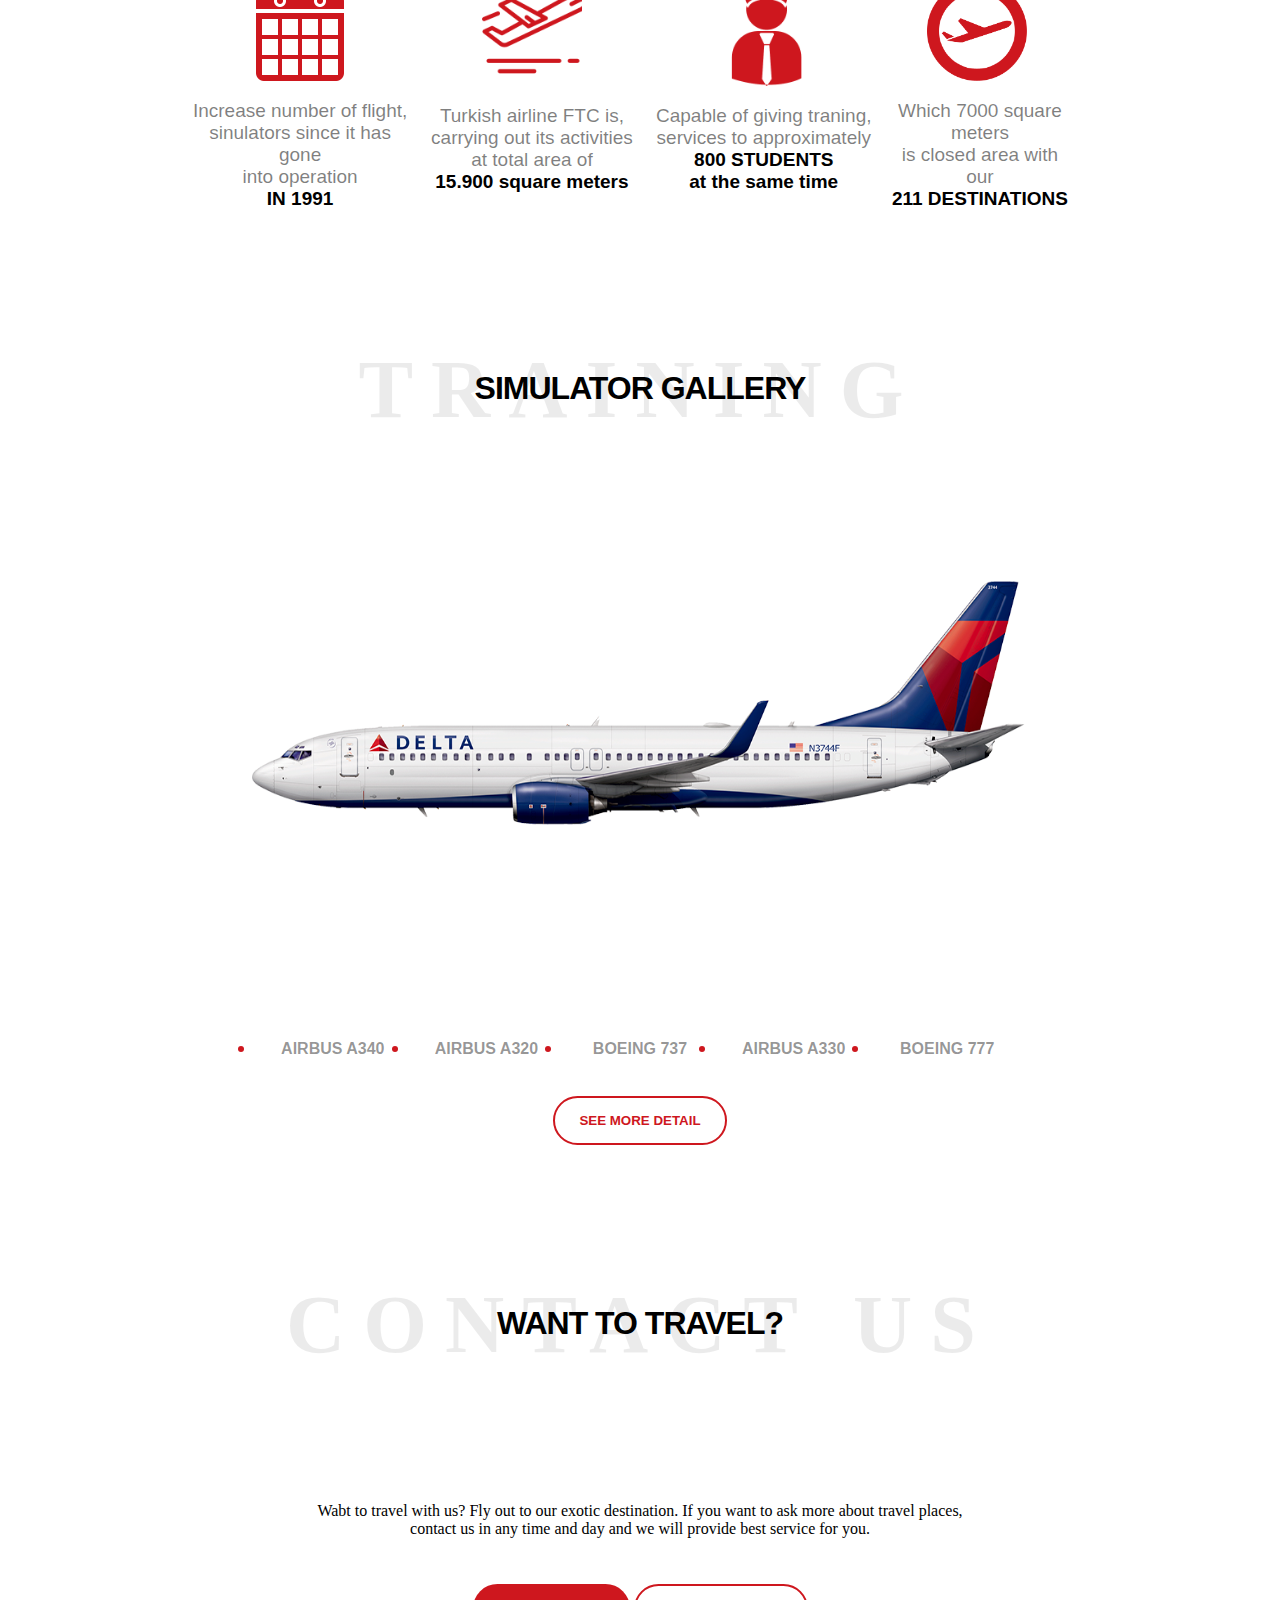
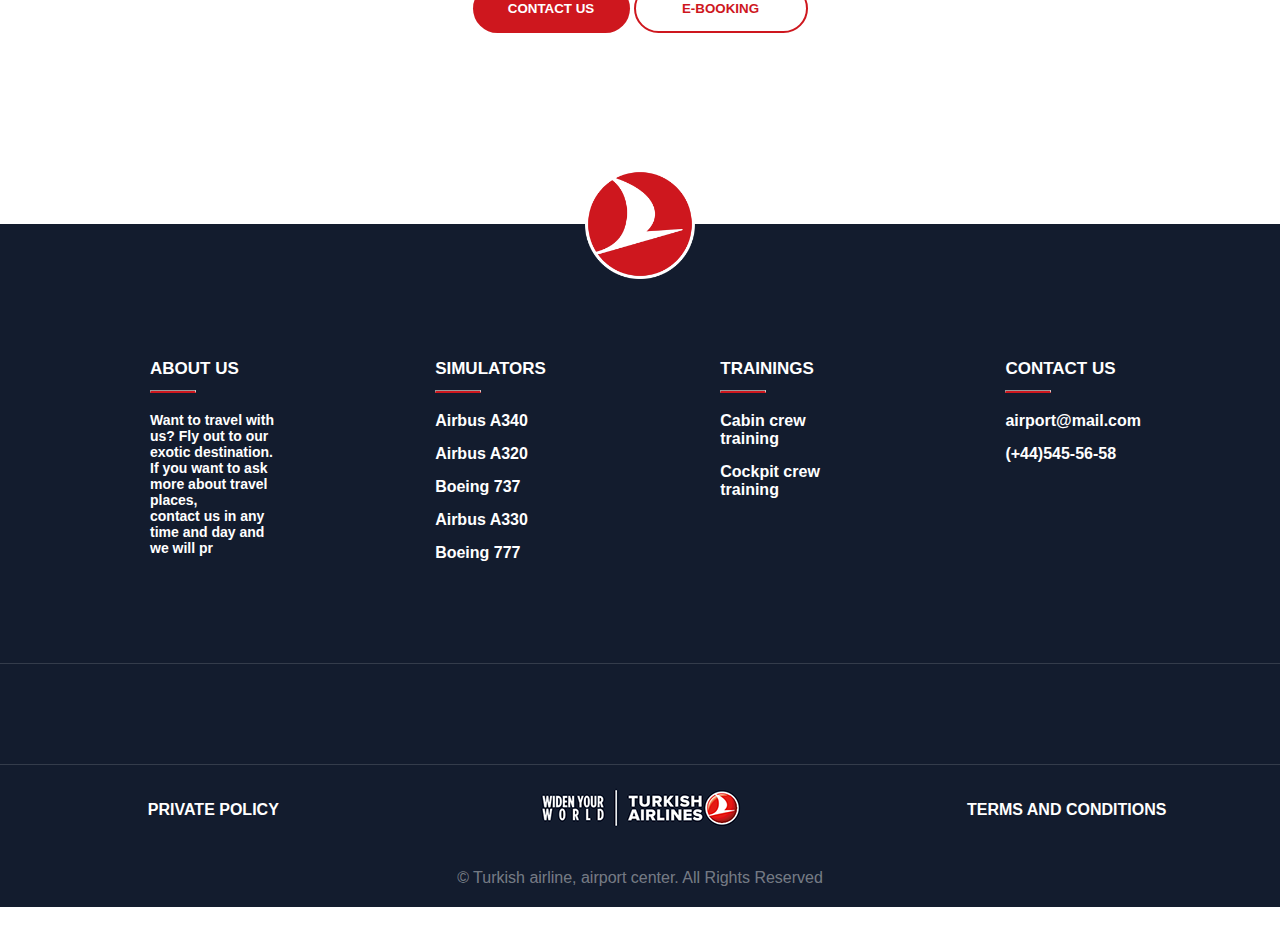
==== commit 12188dd4: "Update index.html" ====
--- a/index.html
+++ b/index.html
@@ -69,7 +69,7 @@
     </div>
 
 
-<section class="homepage">
+<section id="homepages" class="homepage">
 
 
 
